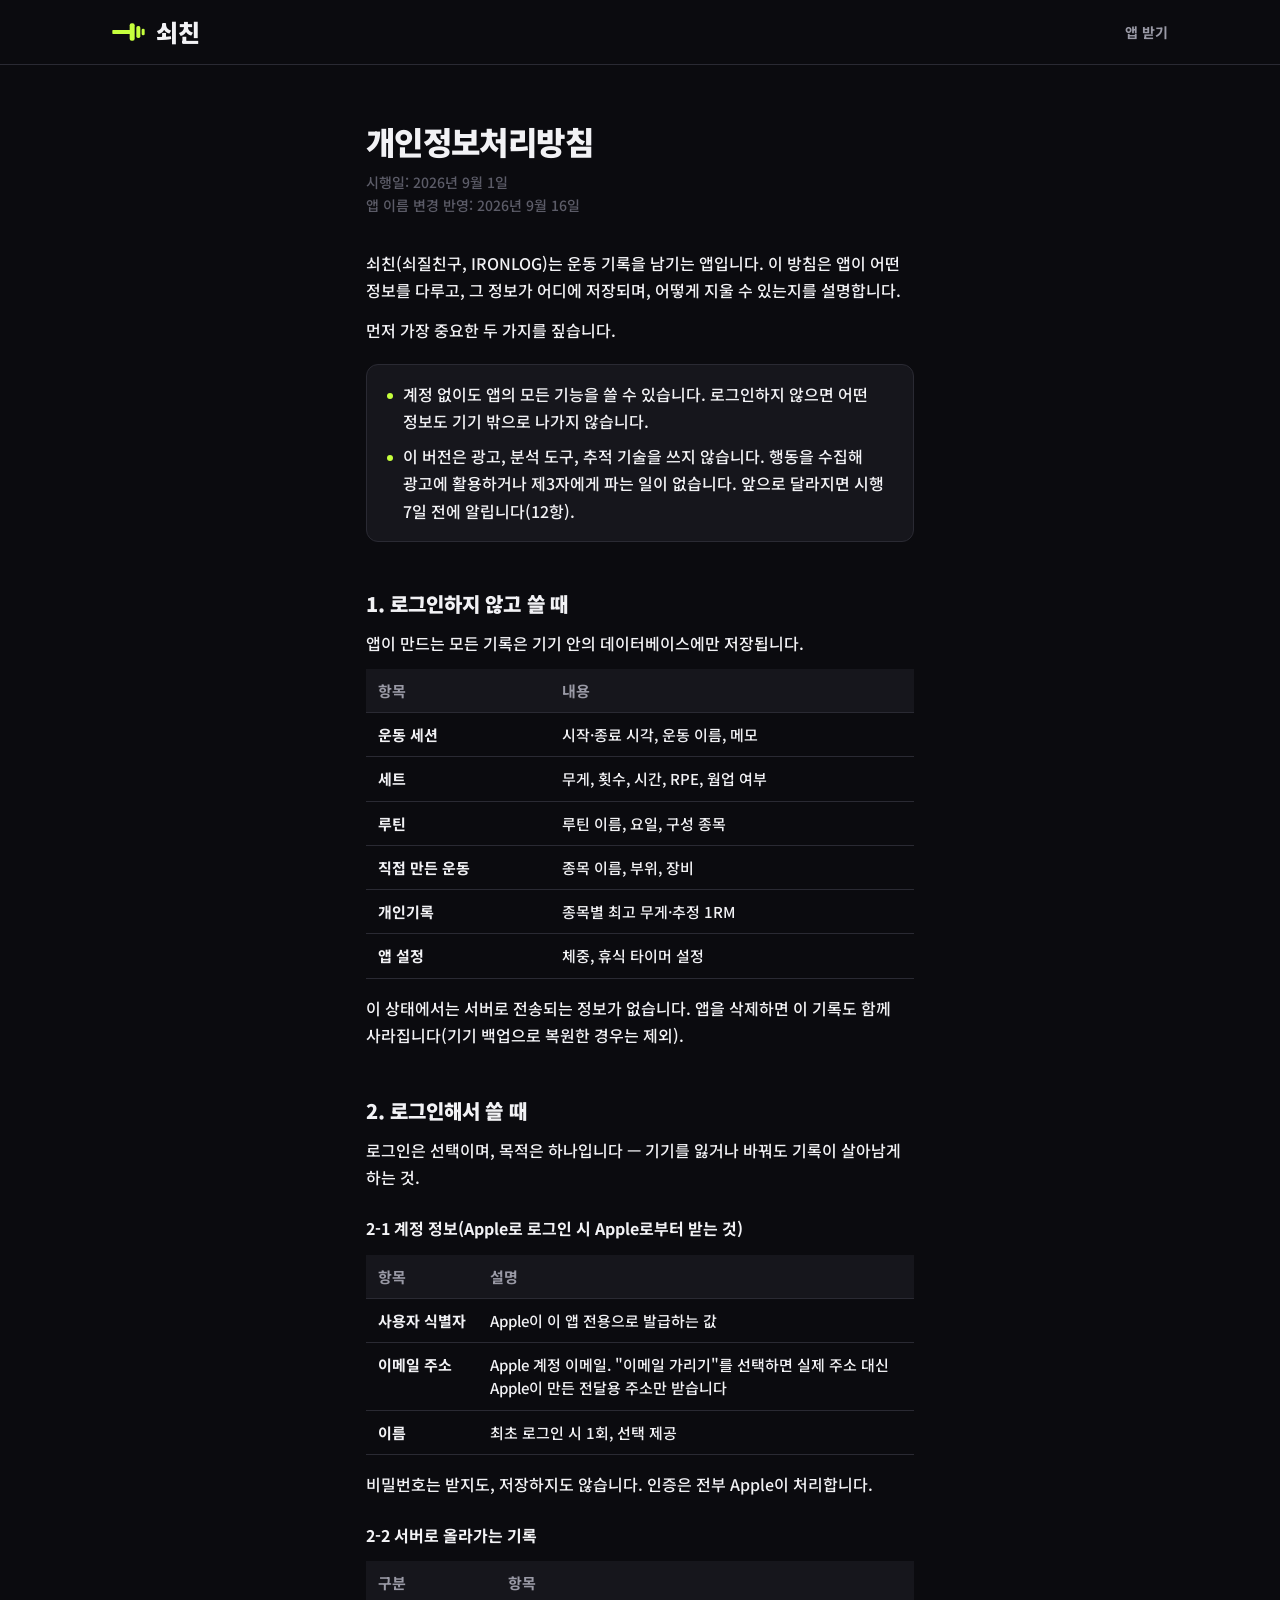
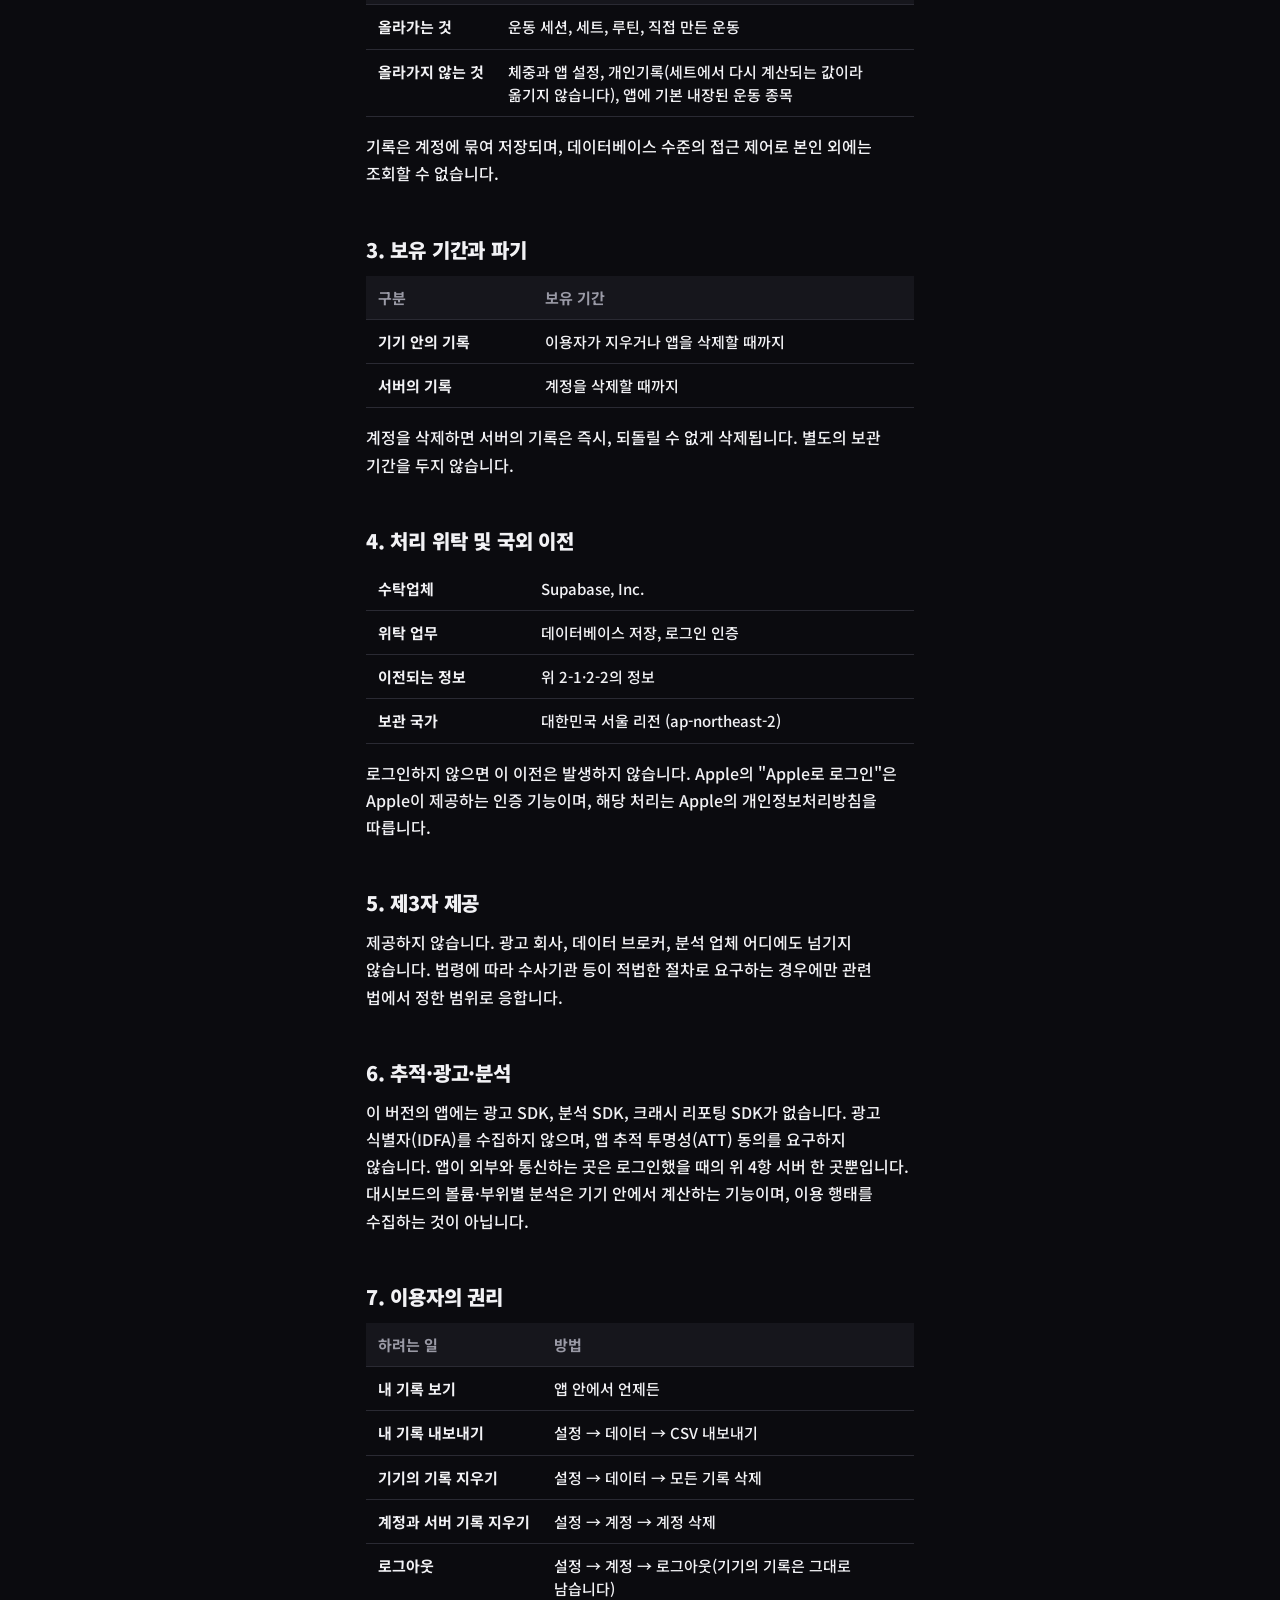
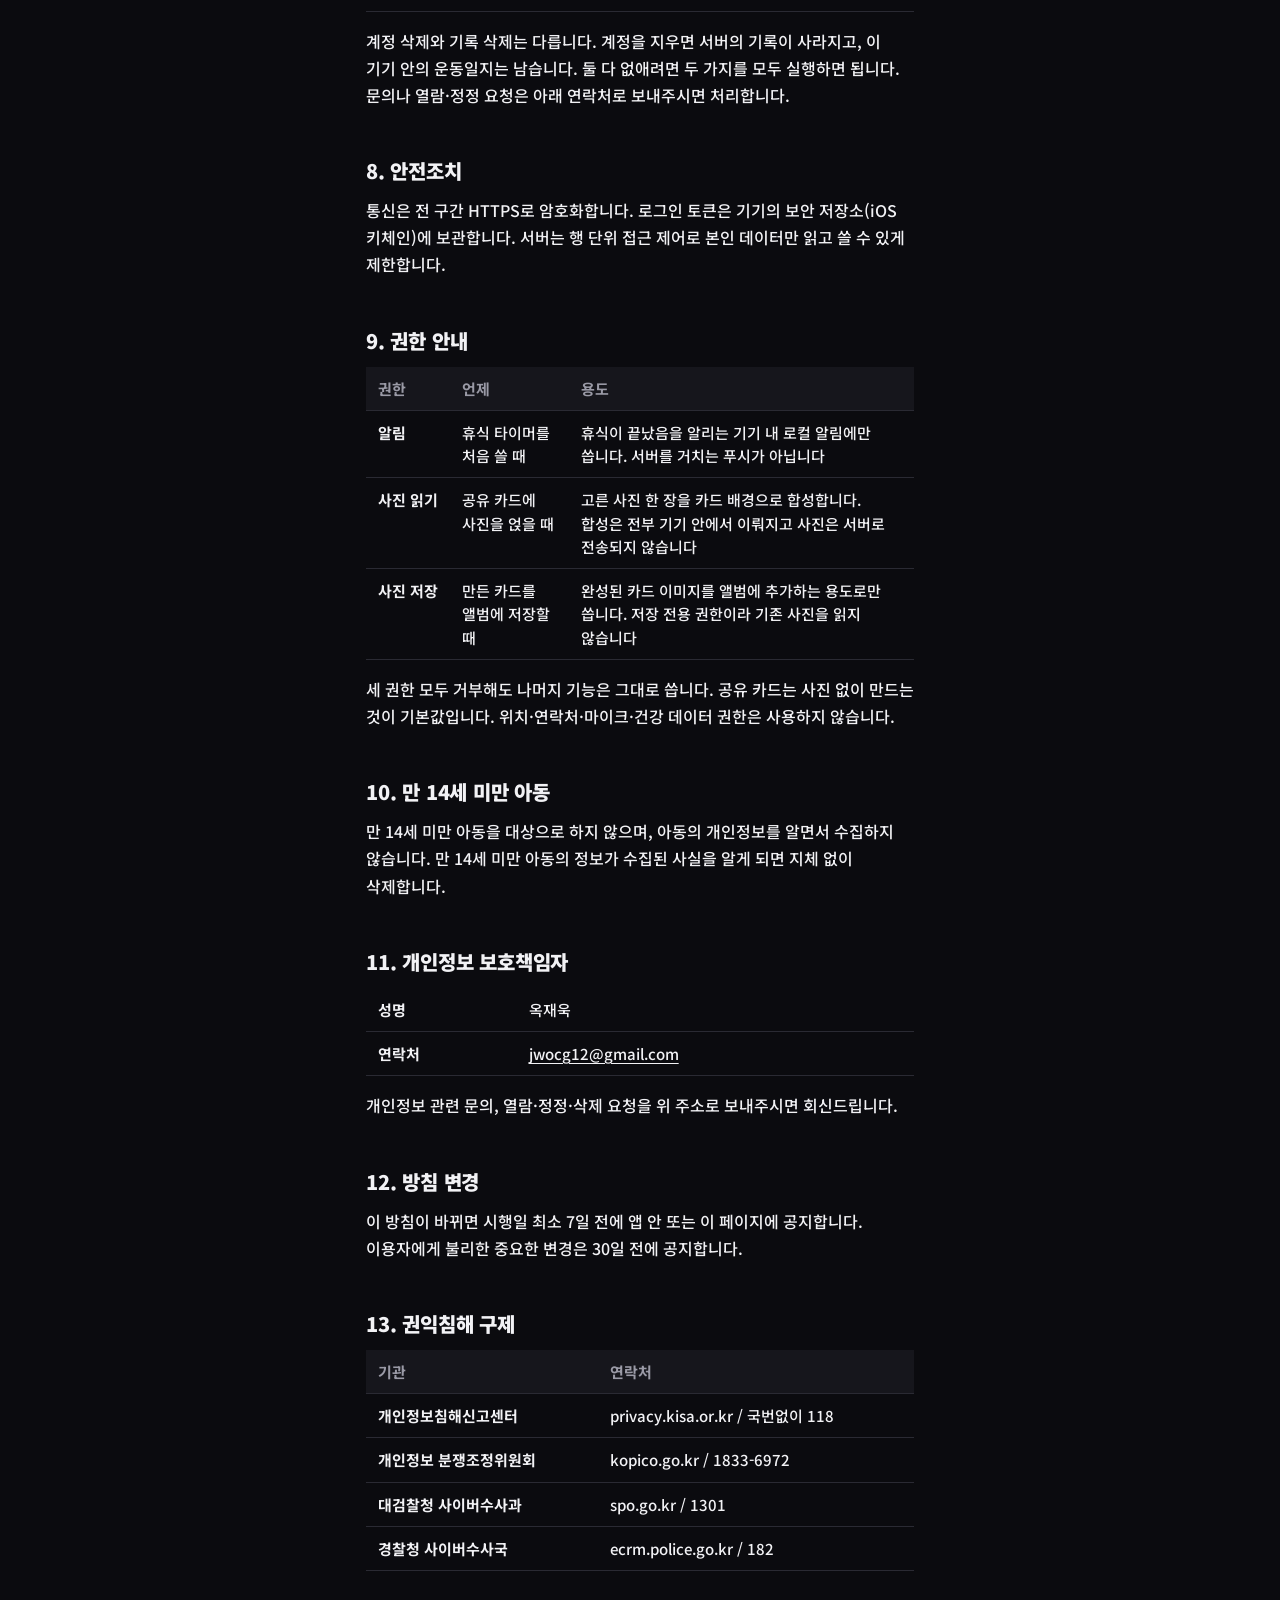
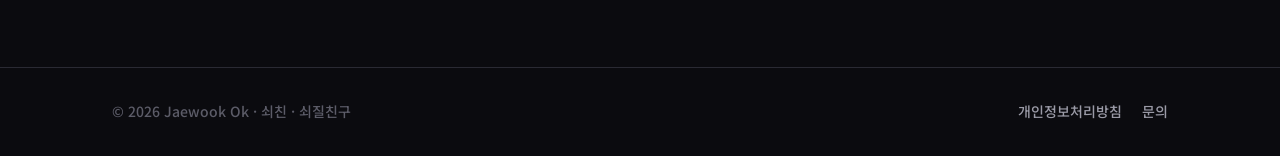
==== privacy.html @ 235b76bf "쇠친 마케팅 사이트 v3" ====
<!DOCTYPE html>
<html lang="ko">
<head>
  <meta charset="utf-8">
  <meta name="viewport" content="width=device-width, initial-scale=1">
  <title>개인정보처리방침 — 쇠친</title>
  <meta name="description" content="쇠친(쇠질친구, IRONLOG) 개인정보처리방침. 계정 없이 모든 기능을 쓸 수 있고, 로그인하지 않으면 어떤 정보도 기기 밖으로 나가지 않습니다.">
  <meta name="theme-color" content="#0B0B0F">
  <meta name="robots" content="index, follow">
  <link rel="icon" type="image/png" sizes="512x512" href="assets/icon-512.png">
  <link rel="apple-touch-icon" sizes="180x180" href="assets/apple-touch-icon.png">
  <meta property="og:type" content="article">
  <meta property="og:site_name" content="쇠친 · 쇠질친구">
  <meta property="og:title" content="개인정보처리방침 — 쇠친">
  <meta property="og:description" content="계정 없이 모든 기능을 쓸 수 있고, 로그인하지 않으면 어떤 정보도 기기 밖으로 나가지 않습니다.">
  <meta property="og:image" content="https://joyglobal-ux.github.io/ironpal-site/assets/og.png">
  <meta property="og:locale" content="ko_KR">
  <link rel="preconnect" href="https://fonts.googleapis.com">
  <link rel="preconnect" href="https://fonts.gstatic.com" crossorigin>
  <link href="https://fonts.googleapis.com/css2?family=Chakra+Petch:wght@700&family=Noto+Sans+KR:wght@500;700;900&display=swap" rel="stylesheet">
  <link rel="stylesheet" href="styles.css">
</head>
<body>

  <header class="site-header">
    <div class="wrap">
      <a class="wordmark" href="./" aria-label="쇠친 홈"><svg class="mark" viewBox="0 0 100 60" width="34" height="20" aria-hidden="true"><rect x="0" y="24" width="56" height="12" rx="2"/><rect x="52" y="4" width="15" height="52" rx="6"/><rect x="72" y="12" width="12" height="36" rx="5"/><rect x="88" y="20" width="9" height="20" rx="4"/></svg>쇠친</a>
      <nav><a href="./#download">앱 받기</a></nav>
    </div>
  </header>

  <main class="doc">
    <h1>개인정보처리방침</h1>
    <p class="meta">
      <span>시행일: 2026년 9월 1일</span>
      <span>앱 이름 변경 반영: 2026년 9월 16일</span>
    </p>

    <p>쇠친(쇠질친구, IRONLOG)는 운동 기록을 남기는 앱입니다. 이 방침은 앱이 어떤 정보를 다루고, 그 정보가 어디에 저장되며, 어떻게 지울 수 있는지를 설명합니다.</p>
    <p>먼저 가장 중요한 두 가지를 짚습니다.</p>
    <ul class="key">
      <li>계정 없이도 앱의 모든 기능을 쓸 수 있습니다. 로그인하지 않으면 어떤 정보도 기기 밖으로 나가지 않습니다.</li>
      <li>이 버전은 광고, 분석 도구, 추적 기술을 쓰지 않습니다. 행동을 수집해 광고에 활용하거나 제3자에게 파는 일이 없습니다. 앞으로 달라지면 시행 7일 전에 알립니다(12항).</li>
    </ul>

    <h2 id="s1">1. 로그인하지 않고 쓸 때</h2>
    <p>앱이 만드는 모든 기록은 기기 안의 데이터베이스에만 저장됩니다.</p>
    <div class="table-wrap">
      <table>
        <thead><tr><th>항목</th><th>내용</th></tr></thead>
        <tbody>
          <tr><td>운동 세션</td><td>시작·종료 시각, 운동 이름, 메모</td></tr>
          <tr><td>세트</td><td>무게, 횟수, 시간, RPE, 웜업 여부</td></tr>
          <tr><td>루틴</td><td>루틴 이름, 요일, 구성 종목</td></tr>
          <tr><td>직접 만든 운동</td><td>종목 이름, 부위, 장비</td></tr>
          <tr><td>개인기록</td><td>종목별 최고 무게·추정 1RM</td></tr>
          <tr><td>앱 설정</td><td>체중, 휴식 타이머 설정</td></tr>
        </tbody>
      </table>
    </div>
    <p>이 상태에서는 서버로 전송되는 정보가 없습니다. 앱을 삭제하면 이 기록도 함께 사라집니다(기기 백업으로 복원한 경우는 제외).</p>

    <h2 id="s2">2. 로그인해서 쓸 때</h2>
    <p>로그인은 선택이며, 목적은 하나입니다 — 기기를 잃거나 바꿔도 기록이 살아남게 하는 것.</p>

    <h3>2-1 계정 정보(Apple로 로그인 시 Apple로부터 받는 것)</h3>
    <div class="table-wrap">
      <table>
        <thead><tr><th>항목</th><th>설명</th></tr></thead>
        <tbody>
          <tr><td>사용자 식별자</td><td>Apple이 이 앱 전용으로 발급하는 값</td></tr>
          <tr><td>이메일 주소</td><td>Apple 계정 이메일. "이메일 가리기"를 선택하면 실제 주소 대신 Apple이 만든 전달용 주소만 받습니다</td></tr>
          <tr><td>이름</td><td>최초 로그인 시 1회, 선택 제공</td></tr>
        </tbody>
      </table>
    </div>
    <p>비밀번호는 받지도, 저장하지도 않습니다. 인증은 전부 Apple이 처리합니다.</p>

    <h3>2-2 서버로 올라가는 기록</h3>
    <div class="table-wrap">
      <table>
        <thead><tr><th>구분</th><th>항목</th></tr></thead>
        <tbody>
          <tr><td>올라가는 것</td><td>운동 세션, 세트, 루틴, 직접 만든 운동</td></tr>
          <tr><td>올라가지 않는 것</td><td>체중과 앱 설정, 개인기록(세트에서 다시 계산되는 값이라 옮기지 않습니다), 앱에 기본 내장된 운동 종목</td></tr>
        </tbody>
      </table>
    </div>
    <p>기록은 계정에 묶여 저장되며, 데이터베이스 수준의 접근 제어로 본인 외에는 조회할 수 없습니다.</p>

    <h2 id="s3">3. 보유 기간과 파기</h2>
    <div class="table-wrap">
      <table>
        <thead><tr><th>구분</th><th>보유 기간</th></tr></thead>
        <tbody>
          <tr><td>기기 안의 기록</td><td>이용자가 지우거나 앱을 삭제할 때까지</td></tr>
          <tr><td>서버의 기록</td><td>계정을 삭제할 때까지</td></tr>
        </tbody>
      </table>
    </div>
    <p>계정을 삭제하면 서버의 기록은 즉시, 되돌릴 수 없게 삭제됩니다. 별도의 보관 기간을 두지 않습니다.</p>

    <h2 id="s4">4. 처리 위탁 및 국외 이전</h2>
    <div class="table-wrap">
      <table>
        <tbody>
          <tr><td>수탁업체</td><td>Supabase, Inc.</td></tr>
          <tr><td>위탁 업무</td><td>데이터베이스 저장, 로그인 인증</td></tr>
          <tr><td>이전되는 정보</td><td>위 2-1·2-2의 정보</td></tr>
          <tr><td>보관 국가</td><td>대한민국 서울 리전 (ap-northeast-2)</td></tr>
        </tbody>
      </table>
    </div>
    <p>로그인하지 않으면 이 이전은 발생하지 않습니다. Apple의 "Apple로 로그인"은 Apple이 제공하는 인증 기능이며, 해당 처리는 Apple의 개인정보처리방침을 따릅니다.</p>

    <h2 id="s5">5. 제3자 제공</h2>
    <p>제공하지 않습니다. 광고 회사, 데이터 브로커, 분석 업체 어디에도 넘기지 않습니다. 법령에 따라 수사기관 등이 적법한 절차로 요구하는 경우에만 관련 법에서 정한 범위로 응합니다.</p>

    <h2 id="s6">6. 추적·광고·분석</h2>
    <p>이 버전의 앱에는 광고 SDK, 분석 SDK, 크래시 리포팅 SDK가 없습니다. 광고 식별자(IDFA)를 수집하지 않으며, 앱 추적 투명성(ATT) 동의를 요구하지 않습니다. 앱이 외부와 통신하는 곳은 로그인했을 때의 위 4항 서버 한 곳뿐입니다. 대시보드의 볼륨·부위별 분석은 기기 안에서 계산하는 기능이며, 이용 행태를 수집하는 것이 아닙니다.</p>

    <h2 id="s7">7. 이용자의 권리</h2>
    <div class="table-wrap">
      <table>
        <thead><tr><th>하려는 일</th><th>방법</th></tr></thead>
        <tbody>
          <tr><td>내 기록 보기</td><td>앱 안에서 언제든</td></tr>
          <tr><td>내 기록 내보내기</td><td>설정 → 데이터 → CSV 내보내기</td></tr>
          <tr><td>기기의 기록 지우기</td><td>설정 → 데이터 → 모든 기록 삭제</td></tr>
          <tr><td>계정과 서버 기록 지우기</td><td>설정 → 계정 → 계정 삭제</td></tr>
          <tr><td>로그아웃</td><td>설정 → 계정 → 로그아웃(기기의 기록은 그대로 남습니다)</td></tr>
        </tbody>
      </table>
    </div>
    <p>계정 삭제와 기록 삭제는 다릅니다. 계정을 지우면 서버의 기록이 사라지고, 이 기기 안의 운동일지는 남습니다. 둘 다 없애려면 두 가지를 모두 실행하면 됩니다. 문의나 열람·정정 요청은 아래 연락처로 보내주시면 처리합니다.</p>

    <h2 id="s8">8. 안전조치</h2>
    <p>통신은 전 구간 HTTPS로 암호화합니다. 로그인 토큰은 기기의 보안 저장소(iOS 키체인)에 보관합니다. 서버는 행 단위 접근 제어로 본인 데이터만 읽고 쓸 수 있게 제한합니다.</p>

    <h2 id="s9">9. 권한 안내</h2>
    <div class="table-wrap">
      <table class="stack">
        <thead><tr><th>권한</th><th>언제</th><th>용도</th></tr></thead>
        <tbody>
          <tr><td data-label="권한">알림</td><td data-label="언제">휴식 타이머를 처음 쓸 때</td><td data-label="용도">휴식이 끝났음을 알리는 기기 내 로컬 알림에만 씁니다. 서버를 거치는 푸시가 아닙니다</td></tr>
          <tr><td data-label="권한">사진 읽기</td><td data-label="언제">공유 카드에 사진을 얹을 때</td><td data-label="용도">고른 사진 한 장을 카드 배경으로 합성합니다. 합성은 전부 기기 안에서 이뤄지고 사진은 서버로 전송되지 않습니다</td></tr>
          <tr><td data-label="권한">사진 저장</td><td data-label="언제">만든 카드를 앨범에 저장할 때</td><td data-label="용도">완성된 카드 이미지를 앨범에 추가하는 용도로만 씁니다. 저장 전용 권한이라 기존 사진을 읽지 않습니다</td></tr>
        </tbody>
      </table>
    </div>
    <p>세 권한 모두 거부해도 나머지 기능은 그대로 씁니다. 공유 카드는 사진 없이 만드는 것이 기본값입니다. 위치·연락처·마이크·건강 데이터 권한은 사용하지 않습니다.</p>

    <h2 id="s10">10. 만 14세 미만 아동</h2>
    <p>만 14세 미만 아동을 대상으로 하지 않으며, 아동의 개인정보를 알면서 수집하지 않습니다. 만 14세 미만 아동의 정보가 수집된 사실을 알게 되면 지체 없이 삭제합니다.</p>

    <h2 id="s11">11. 개인정보 보호책임자</h2>
    <div class="table-wrap">
      <table>
        <tbody>
          <tr><td>성명</td><td>옥재욱</td></tr>
          <tr><td>연락처</td><td><a href="mailto:jwocg12@gmail.com">jwocg12@gmail.com</a></td></tr>
        </tbody>
      </table>
    </div>
    <p>개인정보 관련 문의, 열람·정정·삭제 요청을 위 주소로 보내주시면 회신드립니다.</p>

    <h2 id="s12">12. 방침 변경</h2>
    <p>이 방침이 바뀌면 시행일 최소 7일 전에 앱 안 또는 이 페이지에 공지합니다. 이용자에게 불리한 중요한 변경은 30일 전에 공지합니다.</p>

    <h2 id="s13">13. 권익침해 구제</h2>
    <div class="table-wrap">
      <table>
        <thead><tr><th>기관</th><th>연락처</th></tr></thead>
        <tbody>
          <tr><td>개인정보침해신고센터</td><td>privacy.kisa.or.kr / 국번없이 118</td></tr>
          <tr><td>개인정보 분쟁조정위원회</td><td>kopico.go.kr / 1833-6972</td></tr>
          <tr><td>대검찰청 사이버수사과</td><td>spo.go.kr / 1301</td></tr>
          <tr><td>경찰청 사이버수사국</td><td>ecrm.police.go.kr / 182</td></tr>
        </tbody>
      </table>
    </div>
  </main>

  <footer class="site-footer">
    <div class="wrap">
      <p>© 2026 Jaewook Ok · 쇠친 · 쇠질친구</p>
      <nav>
        <a href="privacy.html">개인정보처리방침</a>
        <a href="mailto:jwocg12@gmail.com">문의</a>
      </nav>
    </div>
  </footer>

</body>
</html>
---- styles.css ----
/* 쇠친 — 마케팅 사이트. 다크 테마 하나만 (의도). */

:root {
  --bg: #0B0B0F;
  --surface: #16161C;
  --border: #2A2A33;
  --text: #F2F2F5;
  --muted: #9A9AA6;
  --faint: #5C5C68;
  --lime: #C6FF3D;
  --sans: "Noto Sans KR", -apple-system, BlinkMacSystemFont, "Apple SD Gothic Neo", "Malgun Gothic", sans-serif;
  --display: "Black Han Sans", var(--sans);
  --num: "Chakra Petch", "SF Mono", Menlo, monospace;
  --wrap: 1120px;
  --gutter: 20px;
}

* { box-sizing: border-box; }

html { color-scheme: dark; -webkit-text-size-adjust: 100%; scroll-behavior: smooth; }

body {
  margin: 0;
  background: var(--bg);
  color: var(--text);
  font-family: var(--sans);
  font-weight: 500;
  font-size: 16px;
  line-height: 1.7;
  word-break: keep-all;
  overflow-wrap: anywhere;
}

img { max-width: 100%; height: auto; display: block; }
a { color: inherit; text-decoration: none; }
a:hover { text-decoration: underline; text-underline-offset: 0.2em; }
h1, h2, h3, h4, p, ul, ol, dl, figure { margin: 0; }
ul, ol { padding: 0; list-style: none; }
strong { font-weight: 700; }
.num { font-family: var(--num); font-weight: 700; letter-spacing: 0.02em; }

.wrap {
  max-width: var(--wrap);
  margin: 0 auto;
  padding-inline: var(--gutter);
}

/* 헤더 */
.site-header {
  border-bottom: 1px solid var(--border);
}
.site-header .wrap {
  display: flex;
  align-items: center;
  justify-content: space-between;
  height: 64px;
}
.wordmark {
  font-weight: 900;
  font-size: 24px;
  letter-spacing: -0.02em;
  line-height: 1;
}
.wordmark:hover { text-decoration: none; }
.wordmark .ac { color: var(--lime); }
.site-header nav a {
  font-size: 14px;
  font-weight: 700;
  color: var(--muted);
}
.site-header nav a:hover { color: var(--text); }

/* 공통 섹션 */
section { padding-block: 72px; }
section + section { border-top: 1px solid var(--border); }
.section-title {
  font-size: 28px;
  font-weight: 900;
  letter-spacing: -0.02em;
  line-height: 1.3;
  margin-bottom: 32px;
}
.note {
  margin-top: 14px;
  font-size: 13px;
  color: var(--faint);
}

/* 헤드라인 (Black Han Sans) */
.hero h1,
.pitch h2,
#maker h2,
#download h2 {
  font-family: var(--display);
  font-weight: 400;
  letter-spacing: -0.01em;
  line-height: 1.12;
}

/* 히어로 */
.hero { padding-block: 64px 72px; }
.hero h1 {
  font-size: clamp(48px, 13vw, 104px);
  line-height: 1.05;
}
.hero .sub {
  margin-top: 24px;
  font-size: 18px;
  font-weight: 700;
  color: var(--muted);
  max-width: 30ch;
}
.hero .sub .num { font-size: 19px; color: var(--text); }
.cta-row {
  display: flex;
  flex-wrap: wrap;
  gap: 12px;
  margin-top: 32px;
}
.btn {
  display: inline-flex;
  align-items: center;
  justify-content: center;
  height: 52px;
  padding-inline: 22px;
  border-radius: 12px;
  font-weight: 700;
  font-size: 16px;
  border: 1px solid var(--border);
  background: var(--surface);
  color: var(--text);
  white-space: nowrap;
}
.btn:hover { text-decoration: none; border-color: var(--muted); }
.btn-primary {
  background: var(--lime);
  border-color: var(--lime);
  color: #0B0B0F;
}
.btn-primary:hover { border-color: var(--lime); filter: brightness(1.05); }

/* 스크린샷 프레임: 화면마다 여백이 달라도 틀은 같게 */
.frame {
  aspect-ratio: 1290 / 2796;
  width: 100%;
  overflow: hidden;
  border-radius: 18px;
  border: 1px solid var(--border);
  background: var(--surface);
}
.frame img {
  width: 100%;
  height: 100%;
  object-fit: cover;
  object-position: top;
}
.frames {
  display: grid;
  grid-template-columns: repeat(2, minmax(0, 1fr));
  gap: 12px;
  align-items: start;
}

/* 메시지 섹션 */
.pitch .wrap {
  display: grid;
  grid-template-columns: 1fr;
  gap: 36px;
  align-items: start;
}
.pitch h2 { font-size: clamp(34px, 8.5vw, 60px); }
.pitch .proof {
  margin-top: 20px;
  font-size: 18px;
  font-weight: 700;
  line-height: 1.6;
  max-width: 30ch;
}
.pitch .proof .num { color: var(--lime); }
.pitch .facts {
  margin-top: 16px;
  font-size: 15px;
  color: var(--muted);
  max-width: 36ch;
}

/* 만든 사람 */
#maker h2 { font-size: clamp(30px, 7.4vw, 56px); max-width: 22ch; }
.maker-body {
  margin-top: 24px;
  max-width: 44ch;
  font-size: 17px;
  color: var(--muted);
}
.maker-body p + p { margin-top: 12px; }
.maker-body .num { color: var(--text); }

/* 다운로드 */
#download .wrap {
  display: grid;
  grid-template-columns: 1fr;
  gap: 36px;
  align-items: center;
}
#download h2 { font-size: clamp(40px, 10vw, 72px); }
.store-row {
  display: grid;
  grid-template-columns: 1fr;
  gap: 12px;
  margin-top: 28px;
  max-width: 480px;
}
.store {
  display: flex;
  flex-direction: column;
  justify-content: center;
  height: 72px;
  padding-inline: 24px;
  border-radius: 16px;
  border: 1px solid var(--border);
  background: var(--surface);
  line-height: 1.2;
  white-space: nowrap;
}
.store:hover { text-decoration: none; border-color: var(--muted); }
.store-primary { background: var(--lime); border-color: var(--lime); color: #0B0B0F; }
.store-primary:hover { border-color: var(--lime); filter: brightness(1.05); }
.store-k { font-size: 12px; font-weight: 700; opacity: 0.75; }
.store-n { font-size: 24px; font-weight: 900; letter-spacing: -0.01em; }
.download-frame { width: min(260px, 66vw); margin: 0 auto; }

/* FAQ */
.faq details {
  border-top: 1px solid var(--border);
}
.faq details:last-child { border-bottom: 1px solid var(--border); }
.faq summary {
  list-style: none;
  cursor: pointer;
  padding-block: 18px;
  font-weight: 700;
  font-size: 17px;
  display: flex;
  justify-content: space-between;
  gap: 16px;
  align-items: center;
}
.faq summary::-webkit-details-marker { display: none; }
.faq summary::after {
  content: "+";
  font-family: var(--num);
  font-size: 20px;
  color: var(--faint);
  flex: none;
  line-height: 1;
}
.faq details[open] summary::after { content: "−"; }
.faq details p {
  color: var(--muted);
  padding-bottom: 20px;
  max-width: 64ch;
}

/* 푸터 */
.site-footer {
  border-top: 1px solid var(--border);
  padding-block: 32px;
  font-size: 14px;
  color: var(--faint);
}
.site-footer .wrap {
  display: flex;
  flex-wrap: wrap;
  justify-content: space-between;
  gap: 12px 24px;
}
.site-footer nav { display: flex; gap: 20px; }
.site-footer a { color: var(--muted); }
.site-footer a:hover { color: var(--text); }

/* 개인정보처리방침 */
.doc {
  max-width: 68ch;
  margin: 0 auto;
  padding: 56px var(--gutter) 80px;
}
.doc h1 {
  font-size: 32px;
  font-weight: 900;
  letter-spacing: -0.02em;
  line-height: 1.3;
  margin-bottom: 8px;
}
.doc .meta {
  color: var(--faint);
  font-size: 14px;
  margin-bottom: 32px;
}
.doc .meta span { display: block; }
.doc h2 {
  font-size: 20px;
  font-weight: 900;
  letter-spacing: -0.01em;
  margin: 48px 0 12px;
  line-height: 1.4;
}
.doc h3 {
  font-size: 16px;
  font-weight: 700;
  margin: 24px 0 8px;
}
.doc p { margin-bottom: 12px; }
.doc .key {
  padding: 16px 20px;
  background: var(--surface);
  border: 1px solid var(--border);
  border-radius: 12px;
  margin: 20px 0;
}
.doc .key li { padding-left: 16px; position: relative; }
.doc .key li + li { margin-top: 8px; }
.doc .key li::before {
  content: "";
  position: absolute;
  left: 0;
  top: 0.75em;
  width: 6px;
  height: 6px;
  border-radius: 50%;
  background: var(--lime);
}
.doc ul.plain li { padding-left: 16px; position: relative; }
.doc ul.plain li::before {
  content: "·";
  position: absolute;
  left: 2px;
  color: var(--faint);
}
.doc .table-wrap { overflow-x: auto; margin: 12px 0 16px; }
.doc table {
  width: 100%;
  border-collapse: collapse;
  font-size: 15px;
  line-height: 1.55;
}
.doc th, .doc td {
  text-align: left;
  vertical-align: top;
  padding: 10px 12px;
  border-bottom: 1px solid var(--border);
}
.doc th {
  font-weight: 700;
  color: var(--muted);
  background: var(--surface);
  white-space: nowrap;
}
.doc td:first-child { font-weight: 700; white-space: nowrap; }
.doc a { text-decoration: underline; text-underline-offset: 0.2em; }
.doc .contact { font-size: 15px; }

/* 좁은 화면: 3열 표는 행마다 세로로 쌓는다 */
@media (max-width: 640px) {
  .doc table.stack thead { display: none; }
  .doc table.stack tr { display: block; padding: 12px 0; border-bottom: 1px solid var(--border); }
  .doc table.stack td { display: block; padding: 2px 0; border: 0; white-space: normal; }
  .doc table.stack td::before {
    content: attr(data-label);
    display: block;
    font-size: 12px;
    font-weight: 700;
    color: var(--faint);
  }
  .doc table.stack td:first-child { font-size: 16px; }
  .doc table.stack td:first-child::before { display: none; }
  .doc table.stack td + td { margin-top: 6px; }
}

/* 데스크톱 */
@media (min-width: 820px) {
  :root { --gutter: 32px; }
  section { padding-block: 104px; }
  .section-title { font-size: 34px; margin-bottom: 40px; }

  .hero { padding-block: 112px 120px; }
  .hero h1 { font-size: clamp(88px, 9vw, 120px); }
  .hero .sub { font-size: 22px; margin-top: 28px; }
  .hero .sub .num { font-size: 23px; }

  .pitch .wrap {
    grid-template-columns: minmax(0, 1fr) 480px;
    gap: 56px;
    align-items: center;
  }
  .pitch h2 { font-size: 54px; }
  .pitch .proof { font-size: 21px; margin-top: 28px; }
  .pitch .facts { font-size: 16px; margin-top: 20px; }
  .frames { gap: 20px; }

  #maker h2 { font-size: 56px; max-width: none; }
  .maker-body { margin-top: 32px; font-size: 19px; }

  #download .wrap {
    grid-template-columns: minmax(0, 1fr) 300px;
    gap: 72px;
  }
  #download h2 { font-size: 80px; }
  .store-row { grid-template-columns: repeat(2, minmax(0, 1fr)); gap: 16px; max-width: 560px; margin-top: 36px; }
  .store { height: 84px; }
  .store-n { font-size: 28px; }
  .download-frame { width: 300px; margin: 0; }

  .faq { max-width: 760px; }
}

/* 로고 록업(brand 변형): 마크 라임 + 글자 흰색 */
.wordmark{display:inline-flex;align-items:center;gap:10px}
.wordmark .mark{fill:#C6FF3D;flex:none}
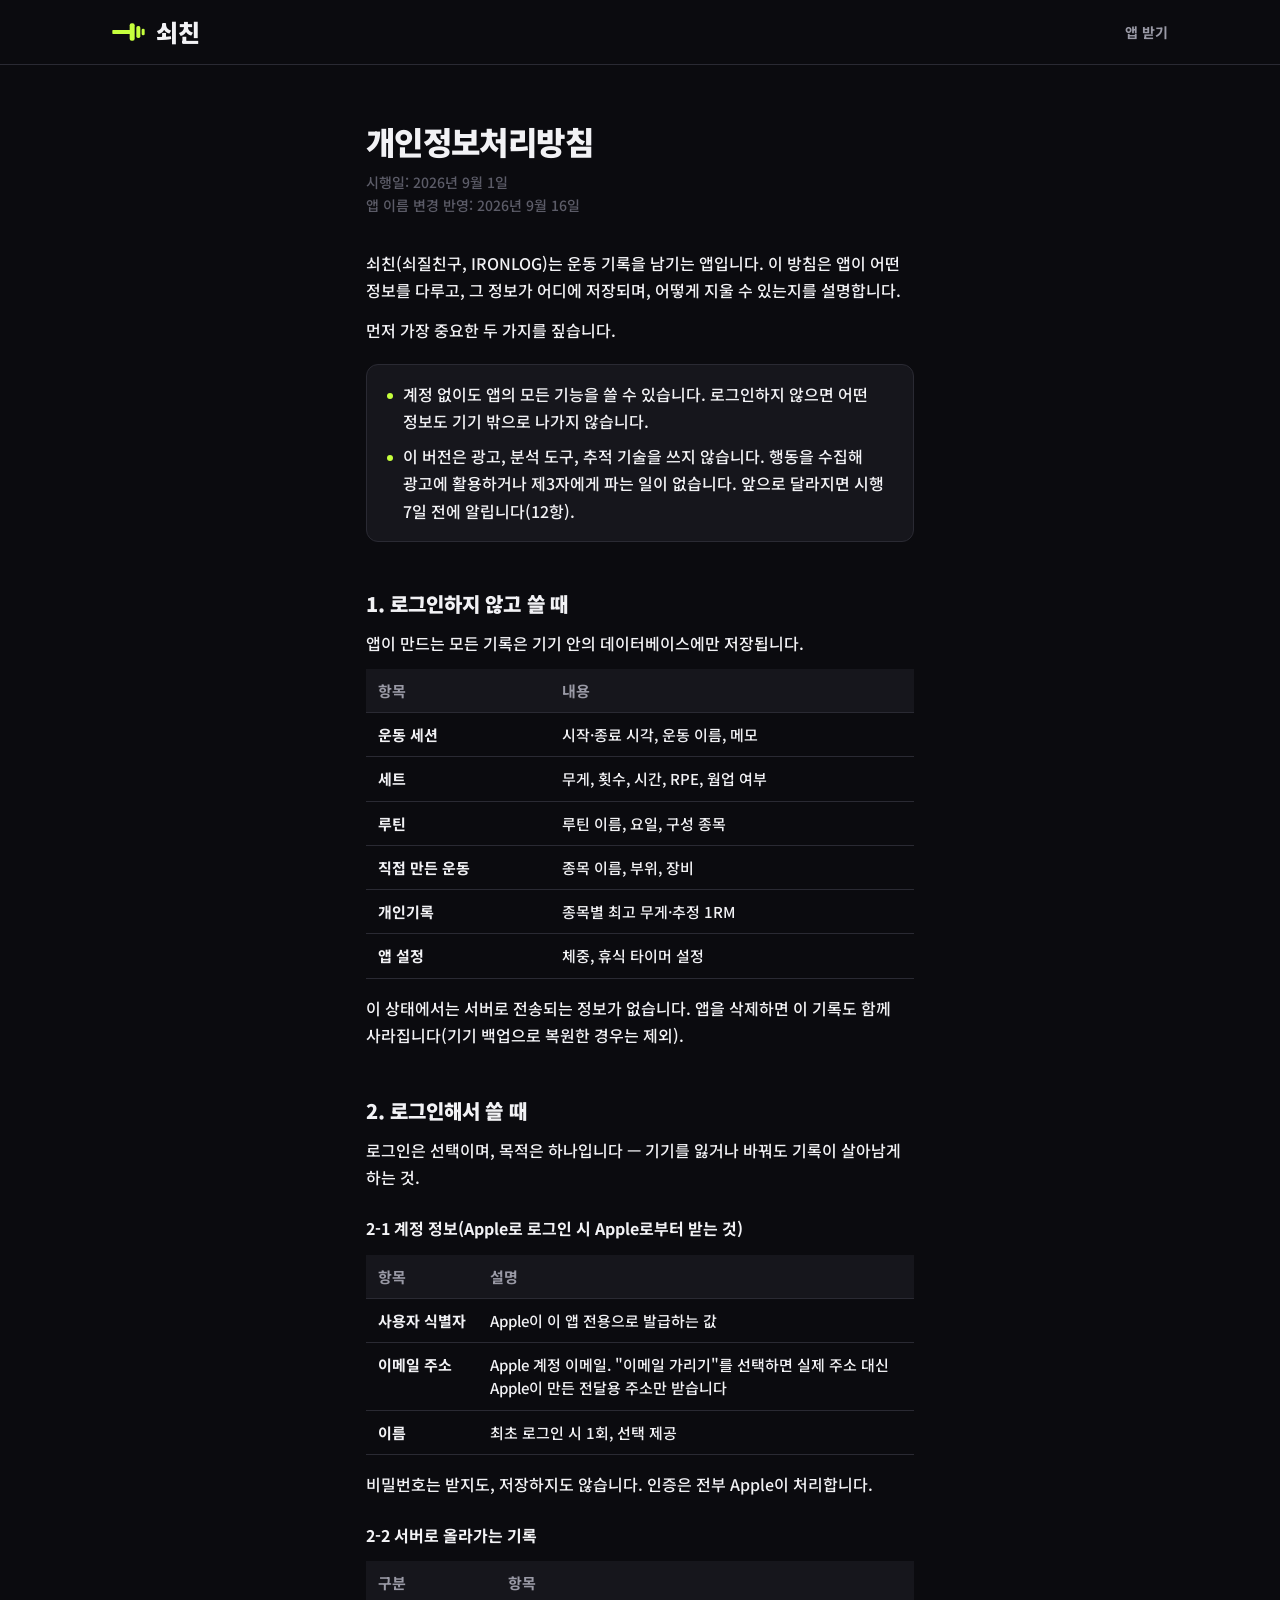
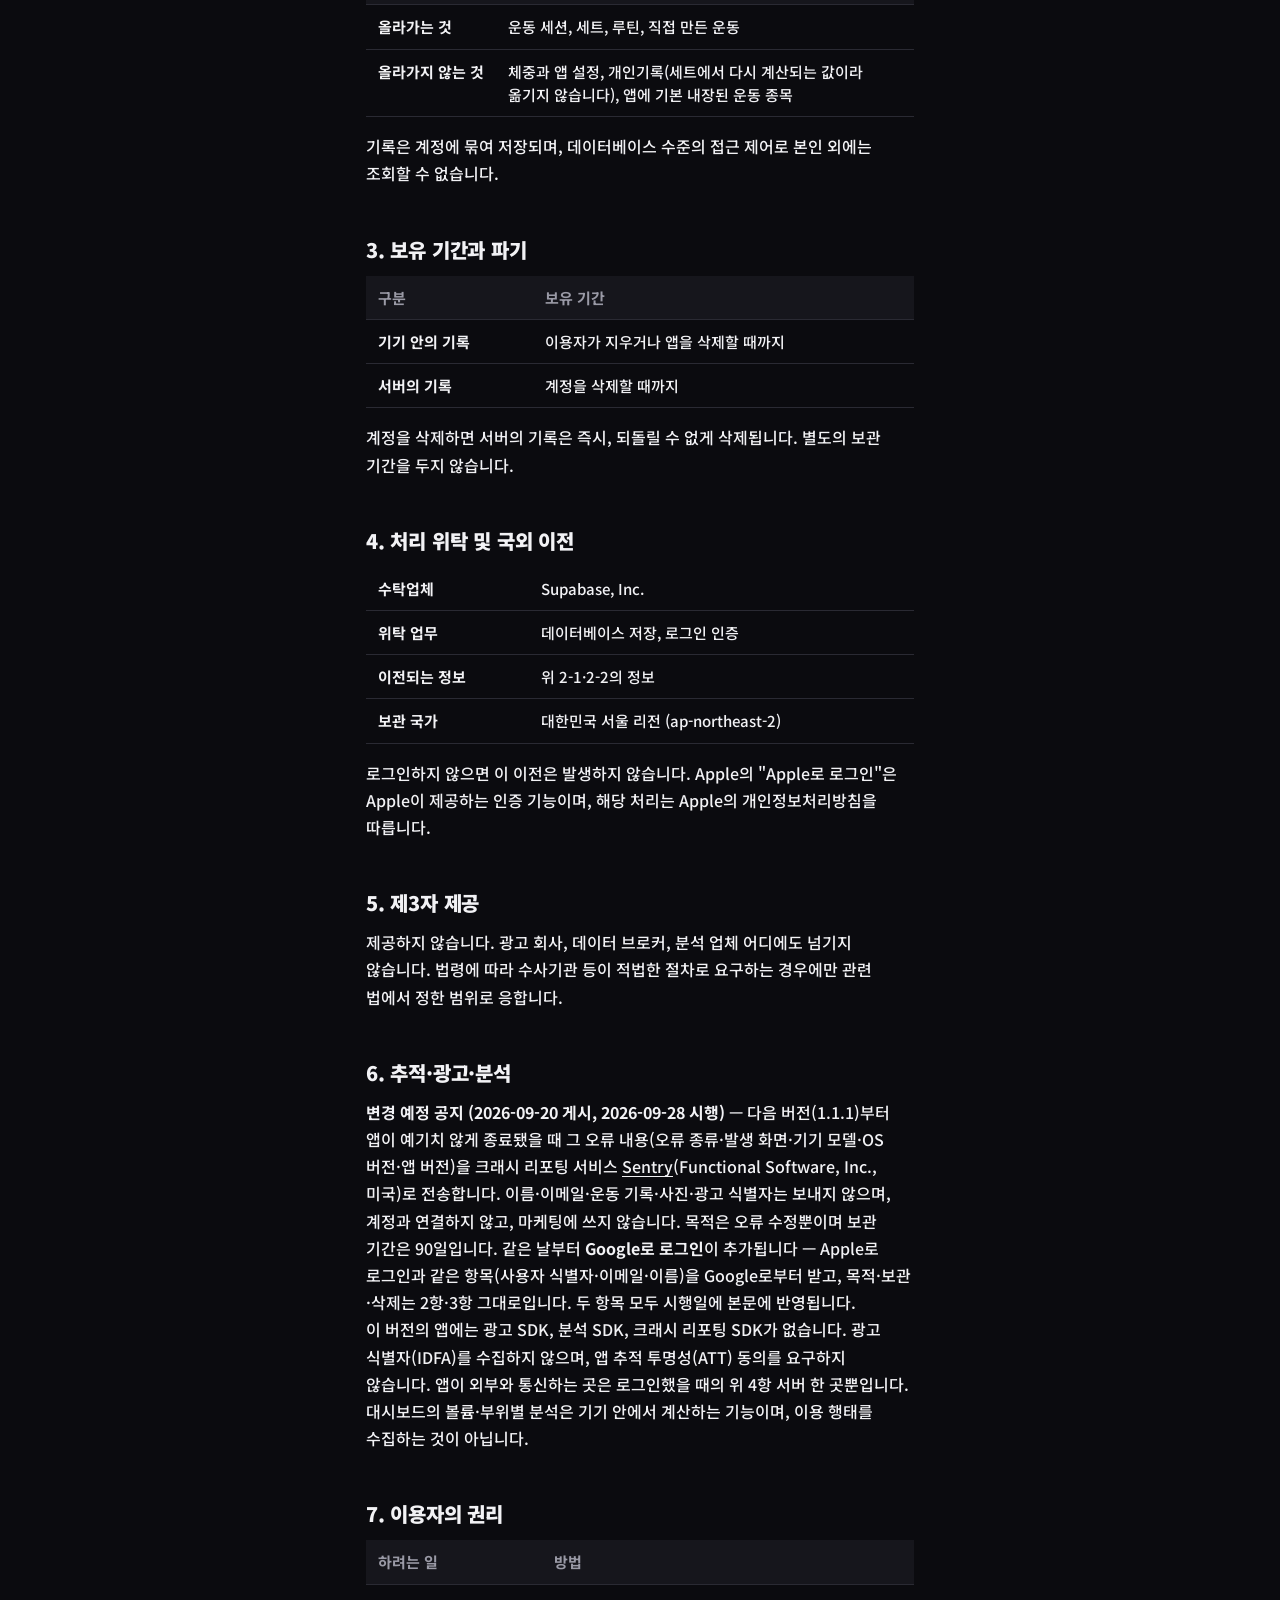
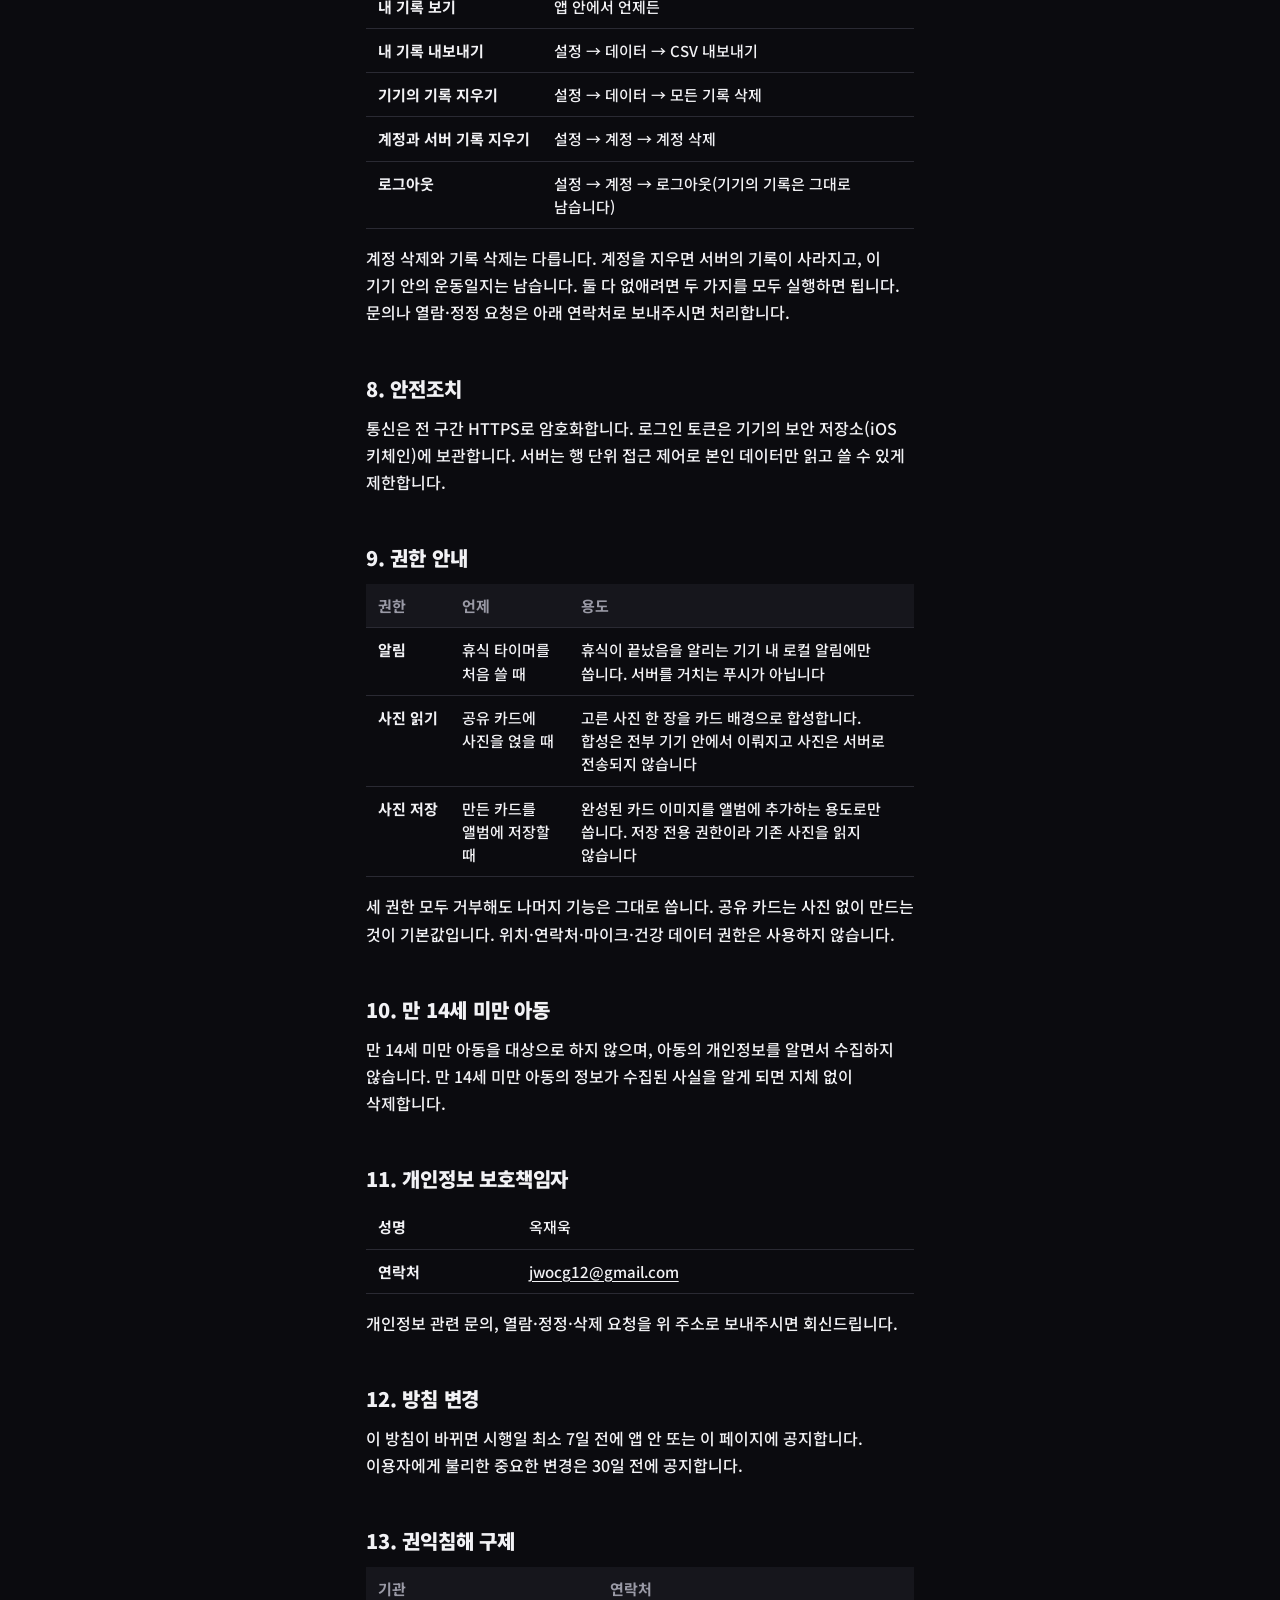
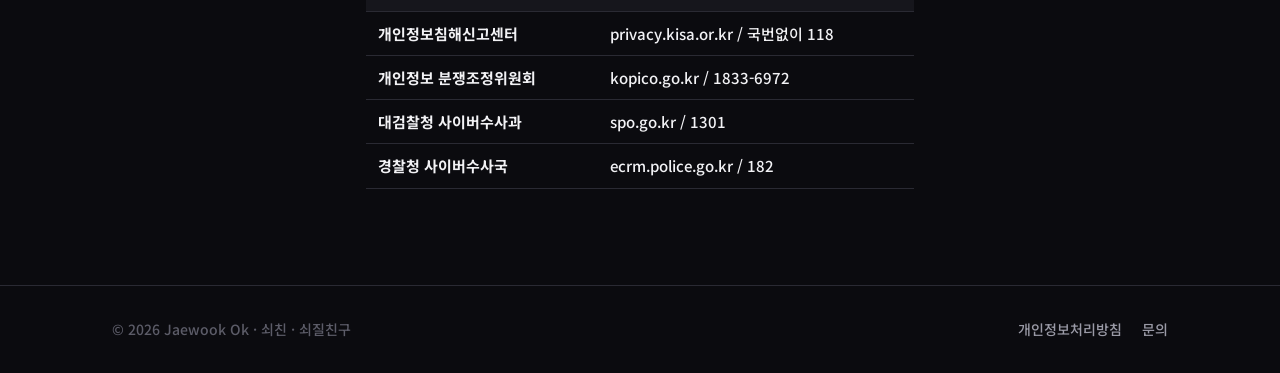
==== commit 6785615e: "site: 처리방침: 크래시 리포팅·Google 로그인 변경 예정 공지(9/28 시행)" ====
--- a/privacy.html
+++ b/privacy.html
@@ -13,7 +13,7 @@
   <meta property="og:site_name" content="쇠친 · 쇠질친구">
   <meta property="og:title" content="개인정보처리방침 — 쇠친">
   <meta property="og:description" content="계정 없이 모든 기능을 쓸 수 있고, 로그인하지 않으면 어떤 정보도 기기 밖으로 나가지 않습니다.">
-  <meta property="og:image" content="https://joyglobal-ux.github.io/ironpal-site/assets/og.png">
+  <meta property="og:image" content="https://ironpal.kr/assets/og.png">
   <meta property="og:locale" content="ko_KR">
   <link rel="preconnect" href="https://fonts.googleapis.com">
   <link rel="preconnect" href="https://fonts.gstatic.com" crossorigin>
@@ -117,6 +117,7 @@
     <p>제공하지 않습니다. 광고 회사, 데이터 브로커, 분석 업체 어디에도 넘기지 않습니다. 법령에 따라 수사기관 등이 적법한 절차로 요구하는 경우에만 관련 법에서 정한 범위로 응합니다.</p>
 
     <h2 id="s6">6. 추적·광고·분석</h2>
+    <div class="notice"><strong>변경 예정 공지 (2026-09-20 게시, 2026-09-28 시행)</strong> — 다음 버전(1.1.1)부터 앱이 예기치 않게 종료됐을 때 그 오류 내용(오류 종류·발생 화면·기기 모델·OS 버전·앱 버전)을 크래시 리포팅 서비스 <a href="https://sentry.io" rel="noopener">Sentry</a>(Functional Software, Inc., 미국)로 전송합니다. 이름·이메일·운동 기록·사진·광고 식별자는 보내지 않으며, 계정과 연결하지 않고, 마케팅에 쓰지 않습니다. 목적은 오류 수정뿐이며 보관 기간은 90일입니다. 같은 날부터 <strong>Google로 로그인</strong>이 추가됩니다 — Apple로 로그인과 같은 항목(사용자 식별자·이메일·이름)을 Google로부터 받고, 목적·보관·삭제는 2항·3항 그대로입니다. 두 항목 모두 시행일에 본문에 반영됩니다.</div>
     <p>이 버전의 앱에는 광고 SDK, 분석 SDK, 크래시 리포팅 SDK가 없습니다. 광고 식별자(IDFA)를 수집하지 않으며, 앱 추적 투명성(ATT) 동의를 요구하지 않습니다. 앱이 외부와 통신하는 곳은 로그인했을 때의 위 4항 서버 한 곳뿐입니다. 대시보드의 볼륨·부위별 분석은 기기 안에서 계산하는 기능이며, 이용 행태를 수집하는 것이 아닙니다.</p>
 
     <h2 id="s7">7. 이용자의 권리</h2>
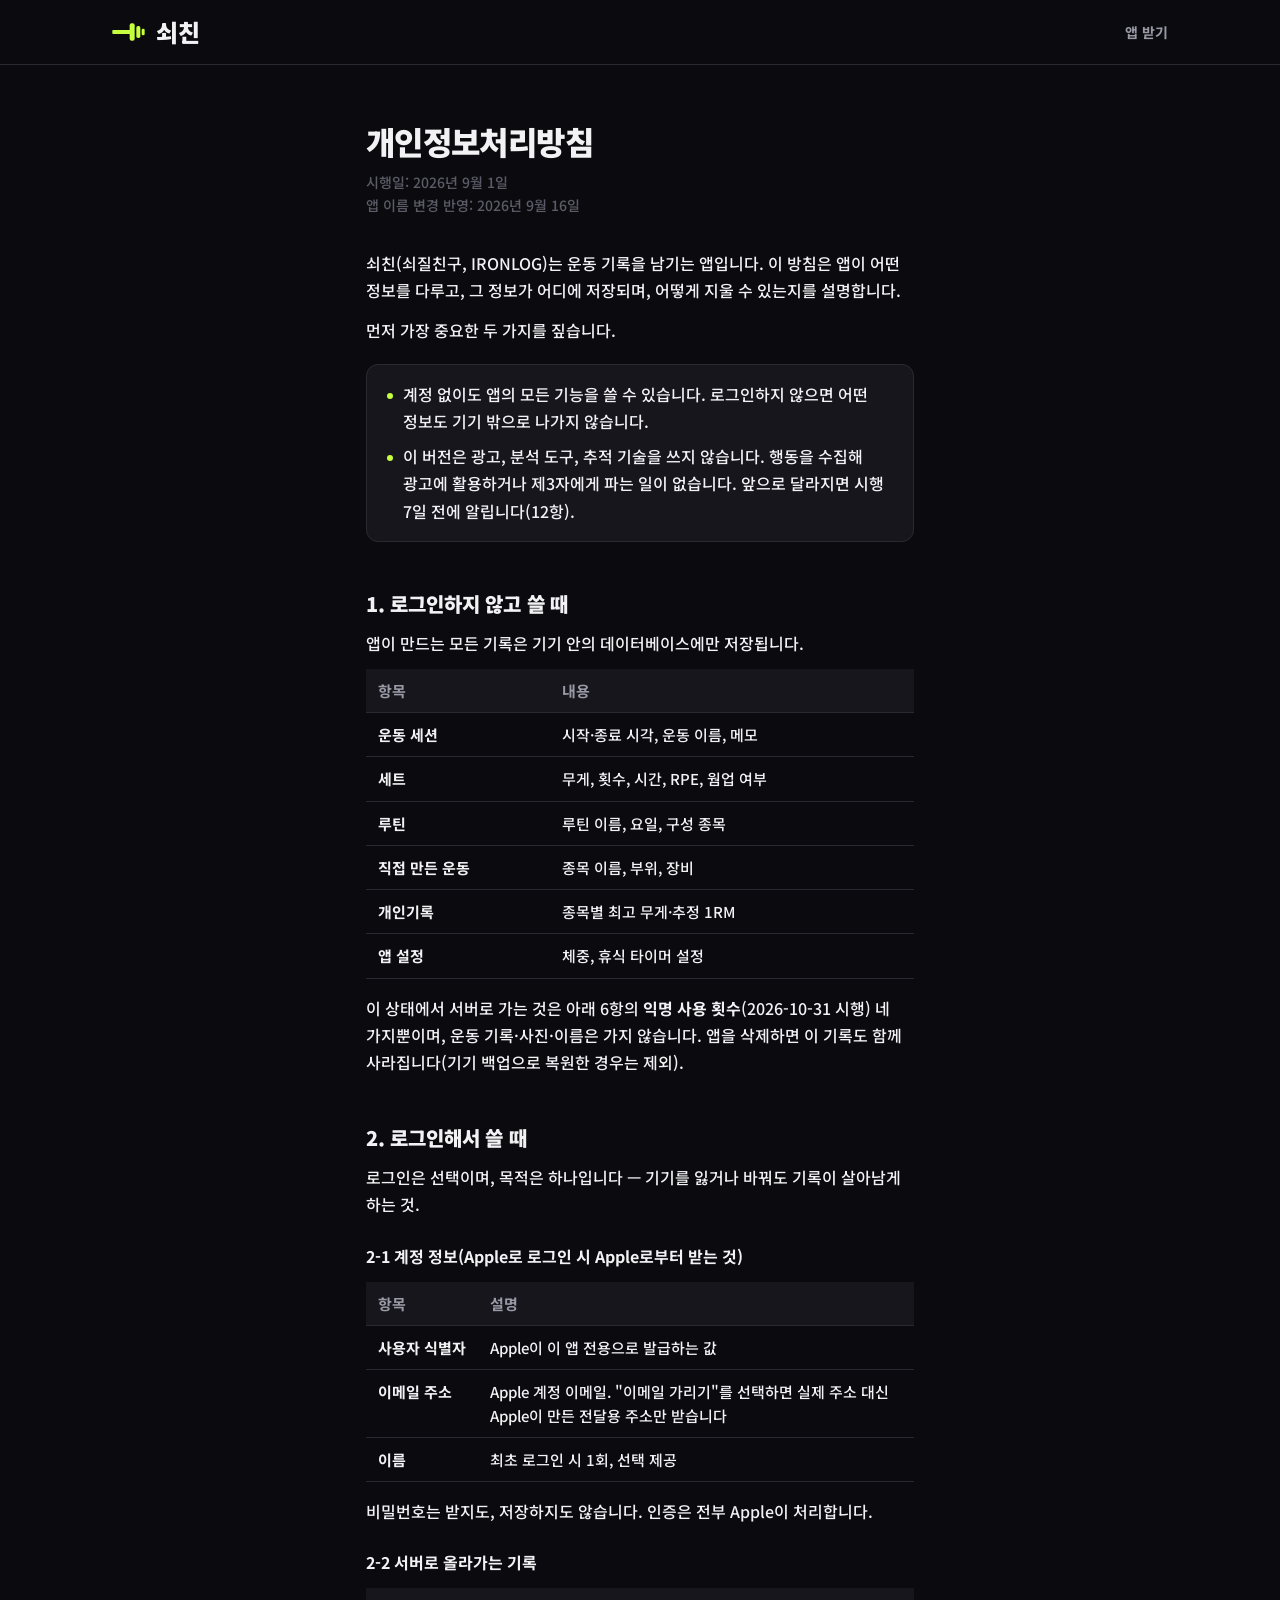
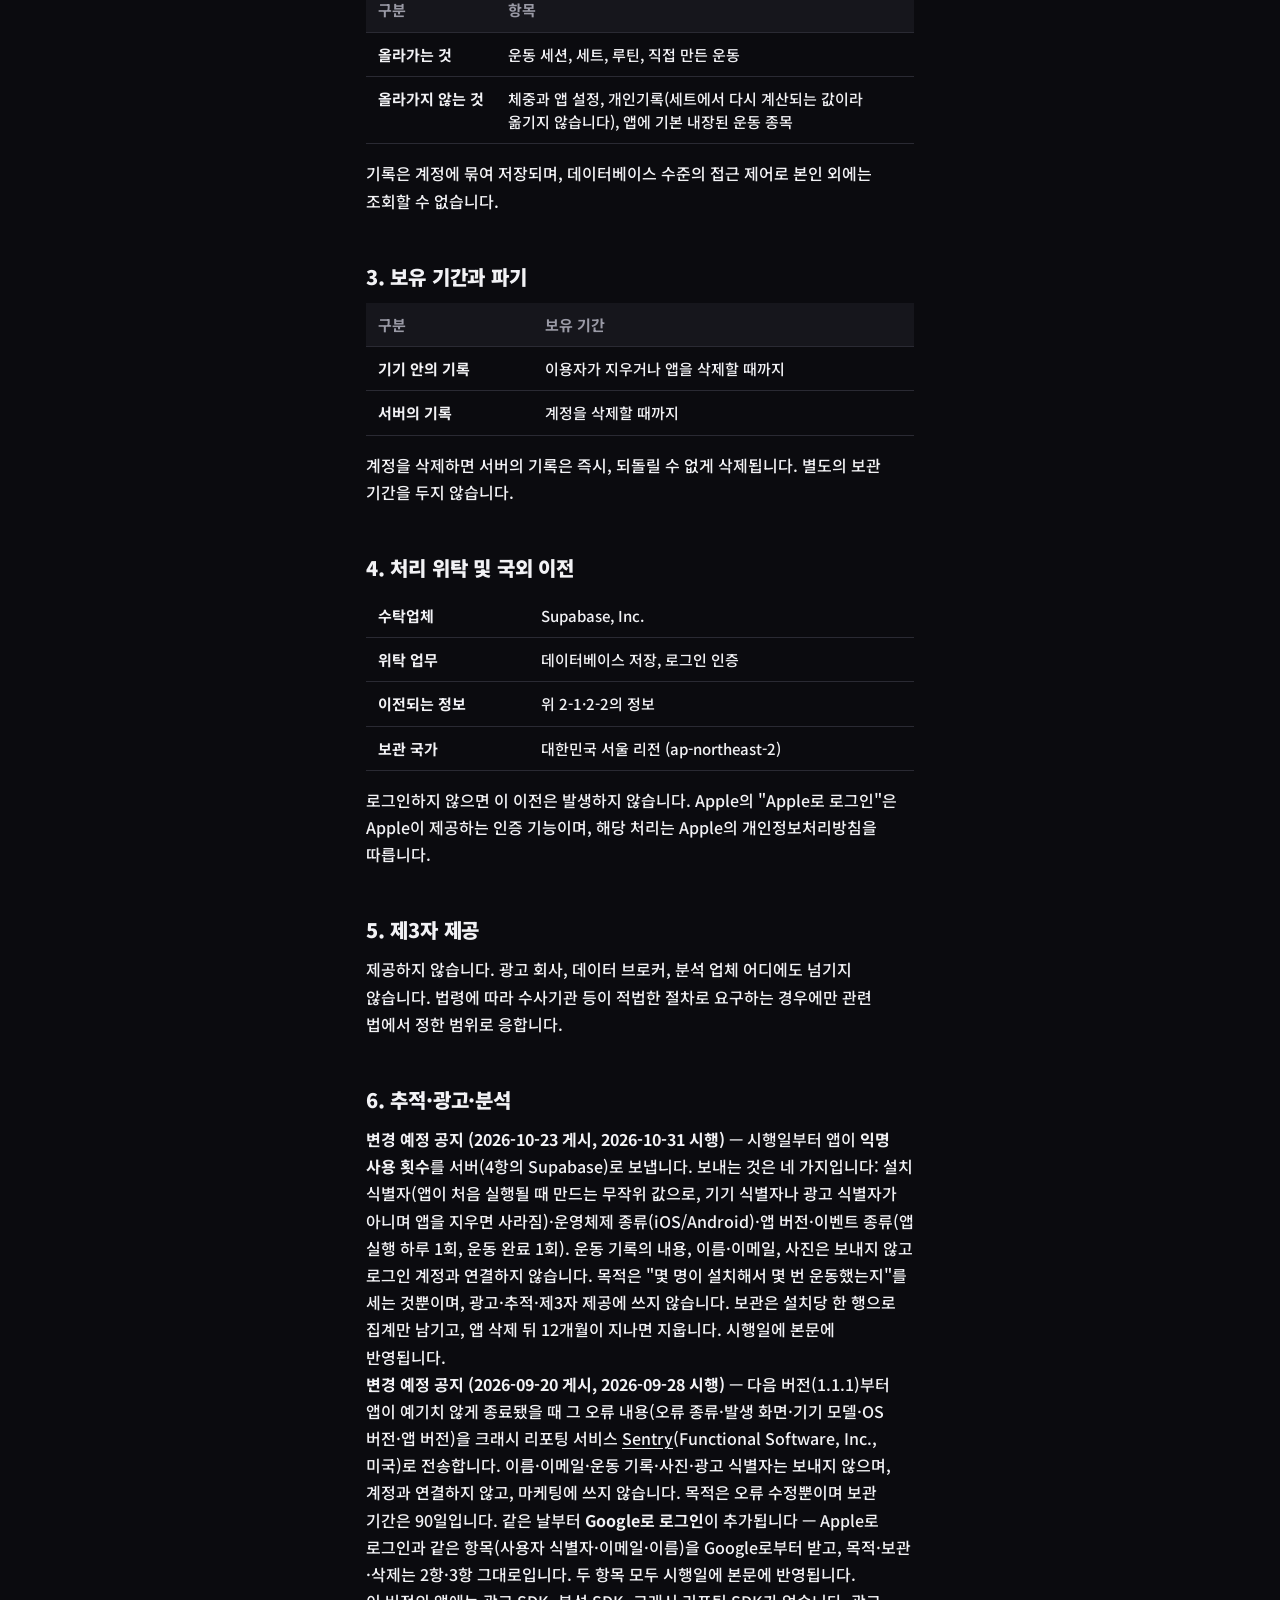
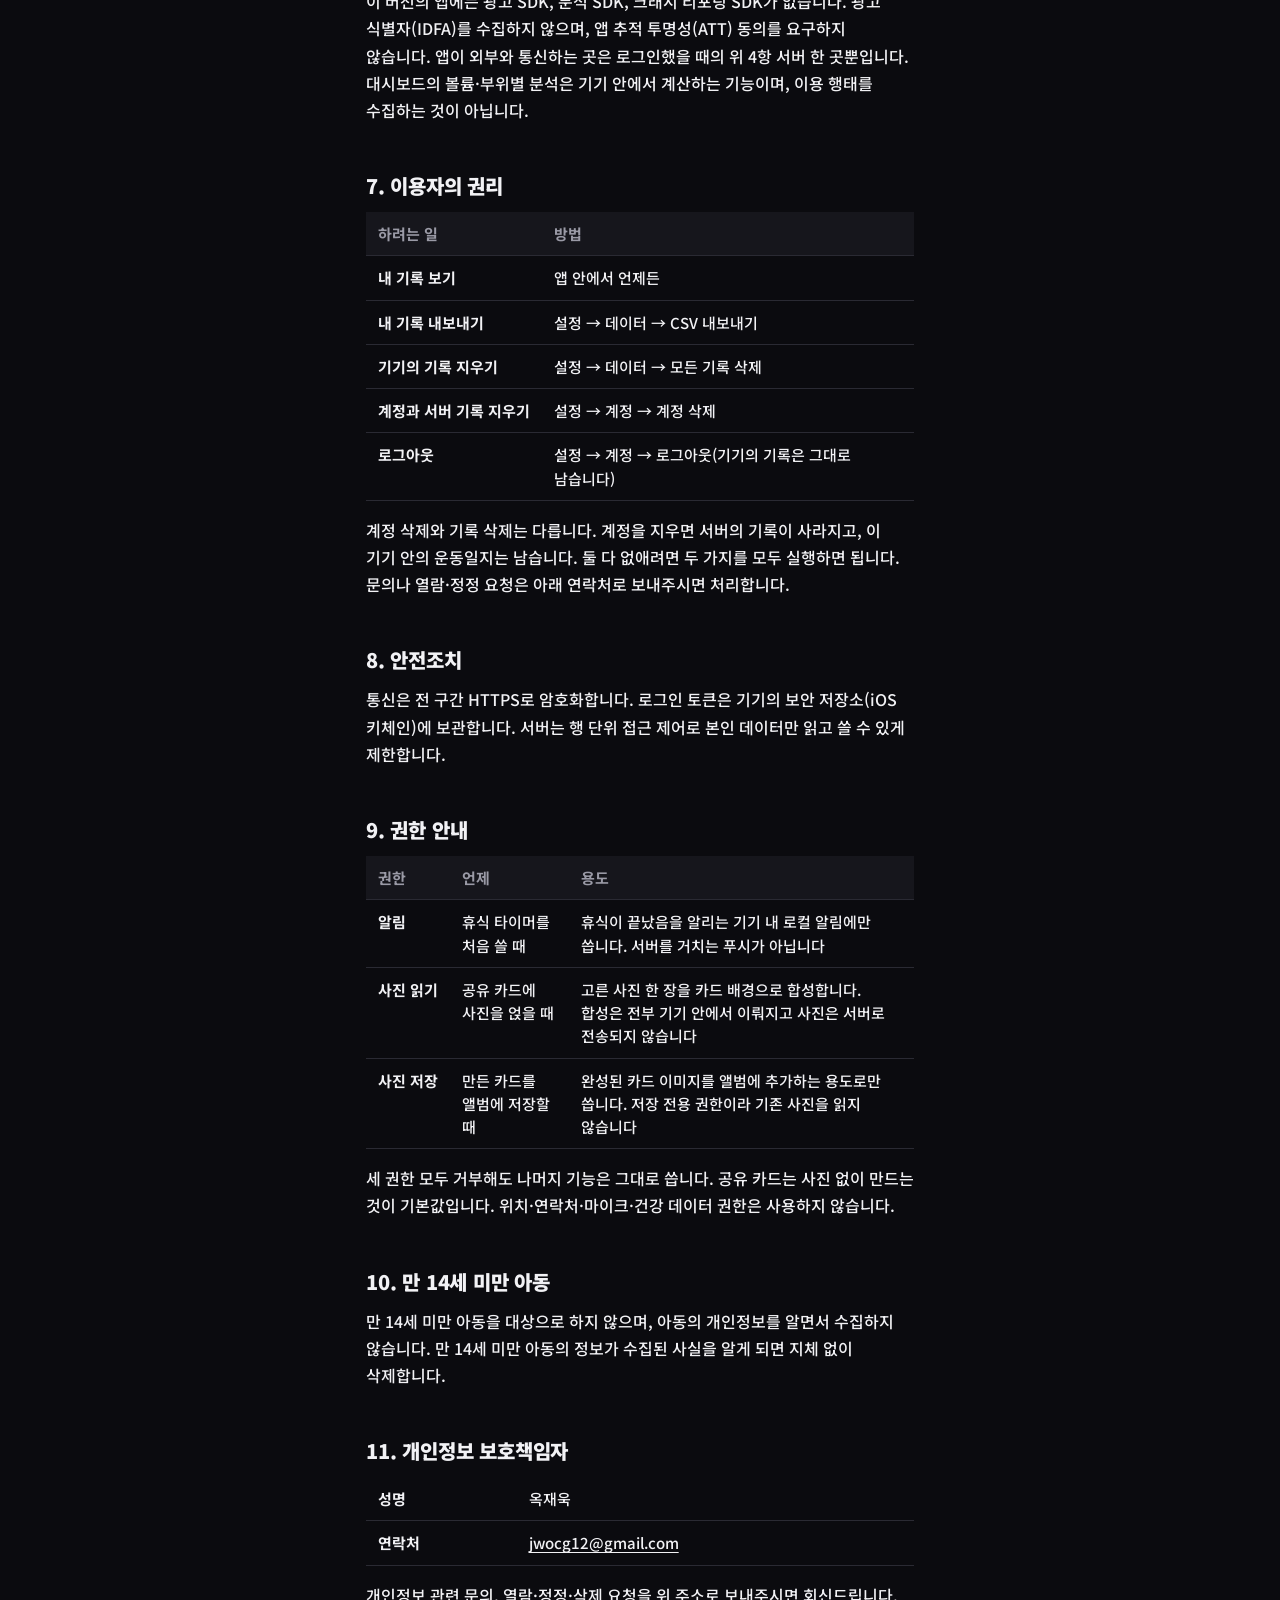
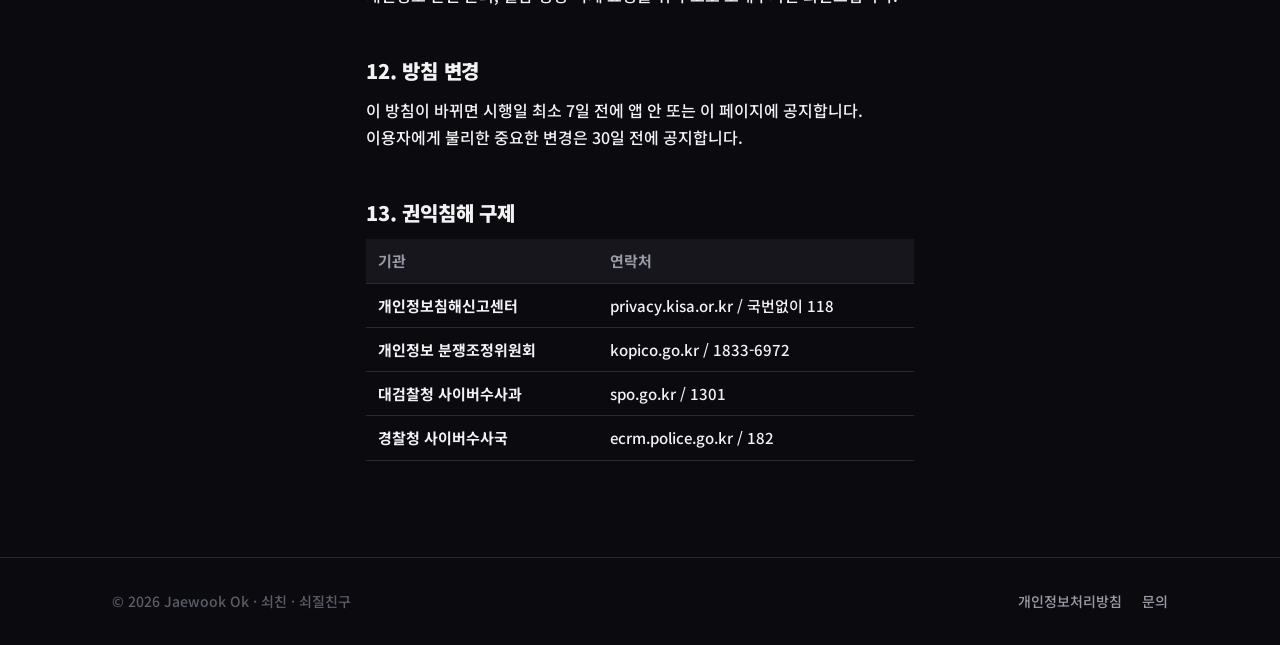
==== commit 4379c7bf: "site: 처리방침: 익명 사용 횟수 변경 예정 공지(10/31 시행)" ====
--- a/privacy.html
+++ b/privacy.html
@@ -58,7 +58,7 @@
         </tbody>
       </table>
     </div>
-    <p>이 상태에서는 서버로 전송되는 정보가 없습니다. 앱을 삭제하면 이 기록도 함께 사라집니다(기기 백업으로 복원한 경우는 제외).</p>
+    <p>이 상태에서 서버로 가는 것은 아래 6항의 <strong>익명 사용 횟수</strong>(2026-10-31 시행) 네 가지뿐이며, 운동 기록·사진·이름은 가지 않습니다. 앱을 삭제하면 이 기록도 함께 사라집니다(기기 백업으로 복원한 경우는 제외).</p>
 
     <h2 id="s2">2. 로그인해서 쓸 때</h2>
     <p>로그인은 선택이며, 목적은 하나입니다 — 기기를 잃거나 바꿔도 기록이 살아남게 하는 것.</p>
@@ -117,6 +117,7 @@
     <p>제공하지 않습니다. 광고 회사, 데이터 브로커, 분석 업체 어디에도 넘기지 않습니다. 법령에 따라 수사기관 등이 적법한 절차로 요구하는 경우에만 관련 법에서 정한 범위로 응합니다.</p>
 
     <h2 id="s6">6. 추적·광고·분석</h2>
+    <div class="notice"><strong>변경 예정 공지 (2026-10-23 게시, 2026-10-31 시행)</strong> — 시행일부터 앱이 <strong>익명 사용 횟수</strong>를 서버(4항의 Supabase)로 보냅니다. 보내는 것은 네 가지입니다: 설치 식별자(앱이 처음 실행될 때 만드는 무작위 값으로, 기기 식별자나 광고 식별자가 아니며 앱을 지우면 사라짐)·운영체제 종류(iOS/Android)·앱 버전·이벤트 종류(앱 실행 하루 1회, 운동 완료 1회). 운동 기록의 내용, 이름·이메일, 사진은 보내지 않고 로그인 계정과 연결하지 않습니다. 목적은 "몇 명이 설치해서 몇 번 운동했는지"를 세는 것뿐이며, 광고·추적·제3자 제공에 쓰지 않습니다. 보관은 설치당 한 행으로 집계만 남기고, 앱 삭제 뒤 12개월이 지나면 지웁니다. 시행일에 본문에 반영됩니다.</div>
     <div class="notice"><strong>변경 예정 공지 (2026-09-20 게시, 2026-09-28 시행)</strong> — 다음 버전(1.1.1)부터 앱이 예기치 않게 종료됐을 때 그 오류 내용(오류 종류·발생 화면·기기 모델·OS 버전·앱 버전)을 크래시 리포팅 서비스 <a href="https://sentry.io" rel="noopener">Sentry</a>(Functional Software, Inc., 미국)로 전송합니다. 이름·이메일·운동 기록·사진·광고 식별자는 보내지 않으며, 계정과 연결하지 않고, 마케팅에 쓰지 않습니다. 목적은 오류 수정뿐이며 보관 기간은 90일입니다. 같은 날부터 <strong>Google로 로그인</strong>이 추가됩니다 — Apple로 로그인과 같은 항목(사용자 식별자·이메일·이름)을 Google로부터 받고, 목적·보관·삭제는 2항·3항 그대로입니다. 두 항목 모두 시행일에 본문에 반영됩니다.</div>
     <p>이 버전의 앱에는 광고 SDK, 분석 SDK, 크래시 리포팅 SDK가 없습니다. 광고 식별자(IDFA)를 수집하지 않으며, 앱 추적 투명성(ATT) 동의를 요구하지 않습니다. 앱이 외부와 통신하는 곳은 로그인했을 때의 위 4항 서버 한 곳뿐입니다. 대시보드의 볼륨·부위별 분석은 기기 안에서 계산하는 기능이며, 이용 행태를 수집하는 것이 아닙니다.</p>
 
--- a/styles.css
+++ b/styles.css
@@ -117,27 +117,36 @@
   gap: 12px;
   margin-top: 32px;
 }
-.btn {
+/* 스토어 링크 공통: 히어로 버튼 4개/배지 모두 같은 표면·테두리·호버 */
+.store-link {
   display: inline-flex;
   align-items: center;
-  justify-content: center;
-  height: 52px;
-  padding-inline: 22px;
-  border-radius: 12px;
-  font-weight: 700;
-  font-size: 16px;
   border: 1px solid var(--border);
   background: var(--surface);
   color: var(--text);
   white-space: nowrap;
-}
-.btn:hover { text-decoration: none; border-color: var(--muted); }
-.btn-primary {
-  background: var(--lime);
-  border-color: var(--lime);
-  color: #0B0B0F;
-}
-.btn-primary:hover { border-color: var(--lime); filter: brightness(1.05); }
+  transition: background-color 120ms ease, border-color 120ms ease, transform 120ms ease;
+}
+.store-link:hover,
+.store-link:focus-visible {
+  text-decoration: none;
+  background: #1E1E26;
+  border-color: #3A3A44;
+  transform: translateY(-1px);
+}
+.store-link:focus-visible { outline: 2px solid var(--lime); outline-offset: 2px; }
+.store-mark { flex: none; width: 18px; height: 18px; }
+
+/* 히어로 버튼 */
+.store-btn {
+  justify-content: center;
+  gap: 10px;
+  height: 52px;
+  padding-inline: 22px;
+  border-radius: 14px;
+  font-weight: 700;
+  font-size: 16px;
+}
 
 /* 스크린샷 프레임: 화면마다 여백이 달라도 틀은 같게 */
 .frame {
@@ -211,21 +220,15 @@
   max-width: 480px;
 }
 .store {
-  display: flex;
-  flex-direction: column;
-  justify-content: center;
+  gap: 16px;
   height: 72px;
   padding-inline: 24px;
   border-radius: 16px;
-  border: 1px solid var(--border);
-  background: var(--surface);
   line-height: 1.2;
-  white-space: nowrap;
-}
-.store:hover { text-decoration: none; border-color: var(--muted); }
-.store-primary { background: var(--lime); border-color: var(--lime); color: #0B0B0F; }
-.store-primary:hover { border-color: var(--lime); filter: brightness(1.05); }
-.store-k { font-size: 12px; font-weight: 700; opacity: 0.75; }
+}
+.store .store-mark { width: 26px; height: 26px; }
+.store-text { display: flex; flex-direction: column; justify-content: center; }
+.store-k { font-size: 12px; font-weight: 700; opacity: 0.75; text-transform: uppercase; letter-spacing: 0.04em; }
 .store-n { font-size: 24px; font-weight: 900; letter-spacing: -0.01em; }
 .download-frame { width: min(260px, 66vw); margin: 0 auto; }
 
@@ -407,6 +410,7 @@
   #download h2 { font-size: 80px; }
   .store-row { grid-template-columns: repeat(2, minmax(0, 1fr)); gap: 16px; max-width: 560px; margin-top: 36px; }
   .store { height: 84px; }
+  .store .store-mark { width: 30px; height: 30px; }
   .store-n { font-size: 28px; }
   .download-frame { width: 300px; margin: 0; }
 
@@ -416,3 +420,10 @@
 /* 로고 록업(brand 변형): 마크 라임 + 글자 흰색 */
 .wordmark{display:inline-flex;align-items:center;gap:10px}
 .wordmark .mark{fill:#C6FF3D;flex:none}
+
+/* 출시 전 스토어 버튼 (Google Play 비공개 테스트 중) */
+.store-link.is-soon { opacity: .45; pointer-events: none; cursor: default; }
+
+/* 히어로 크레딧 한 줄 (10/23, B안) */
+.hero .kicker { color: var(--lime); font-weight: 700; font-size: 14px; letter-spacing: .02em; margin-bottom: 14px; }
+@media (min-width: 900px) { .hero .kicker { font-size: 16px; margin-bottom: 18px; } }
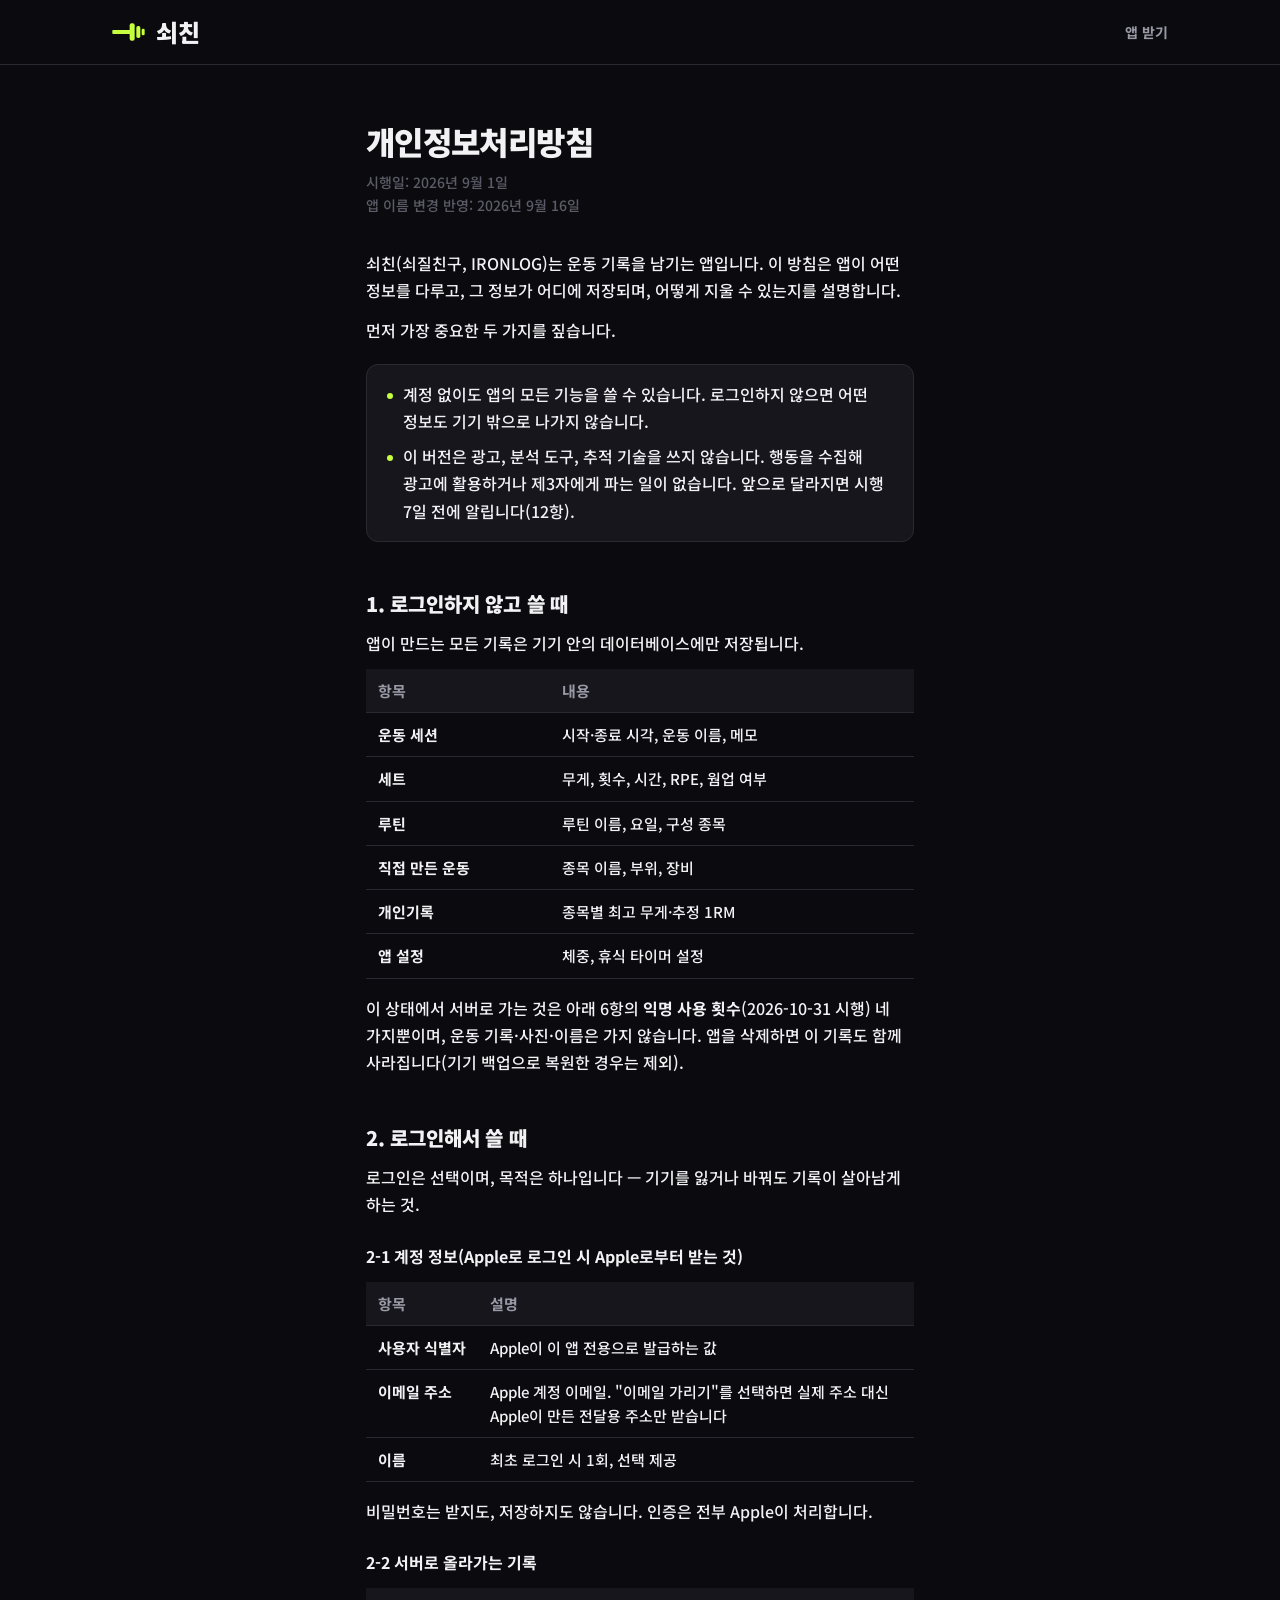
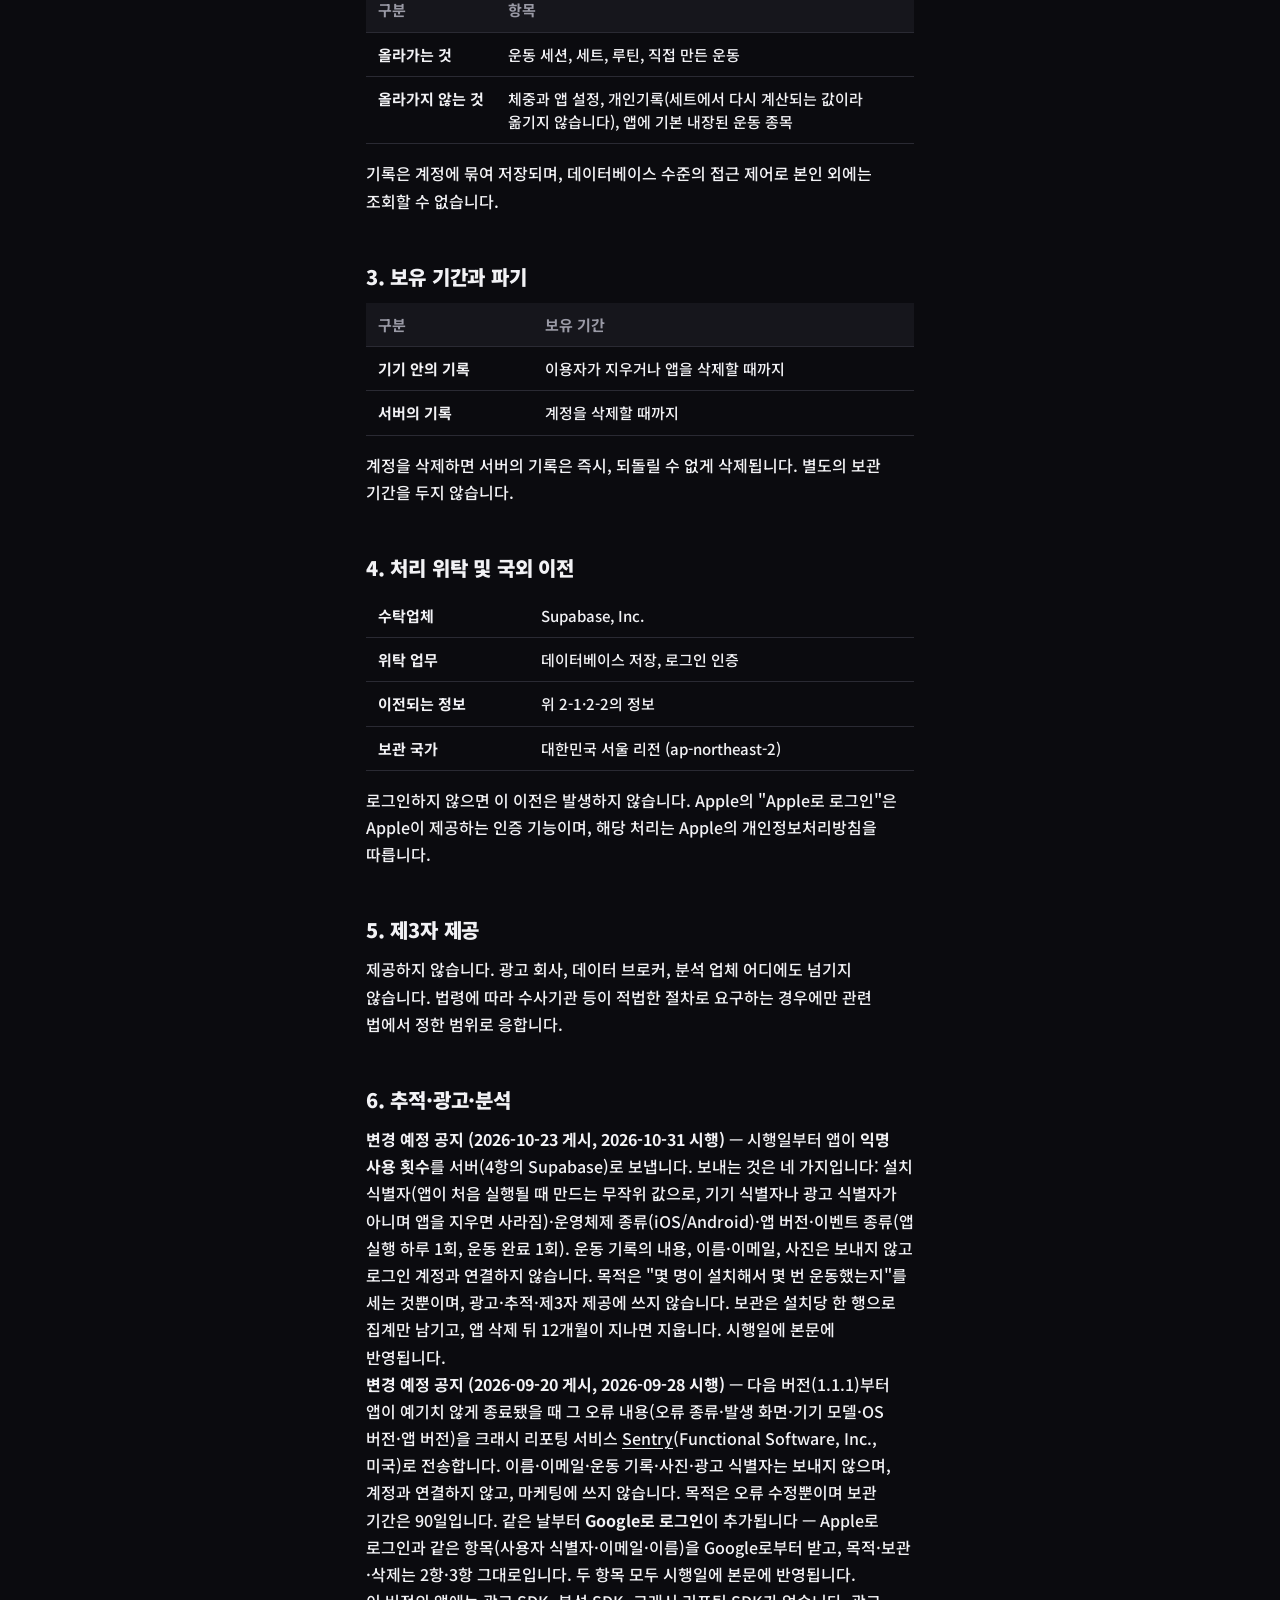
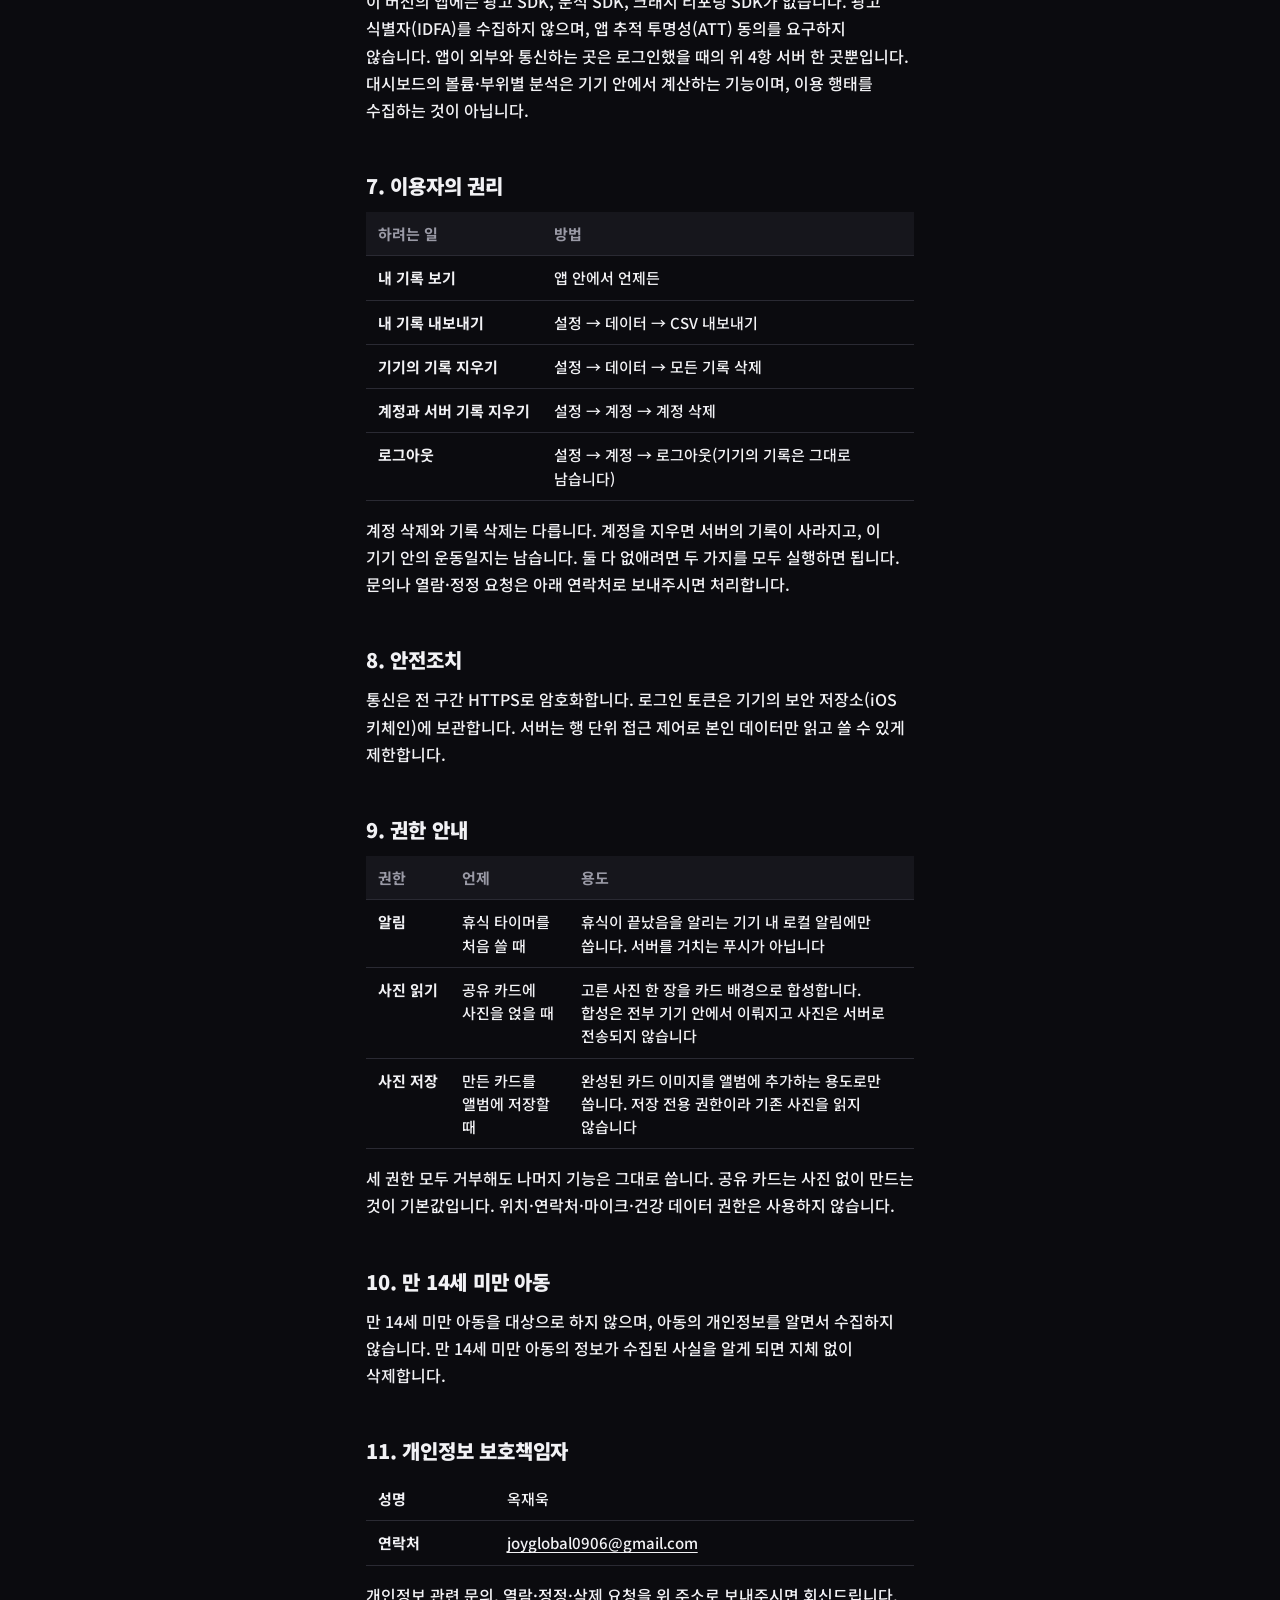
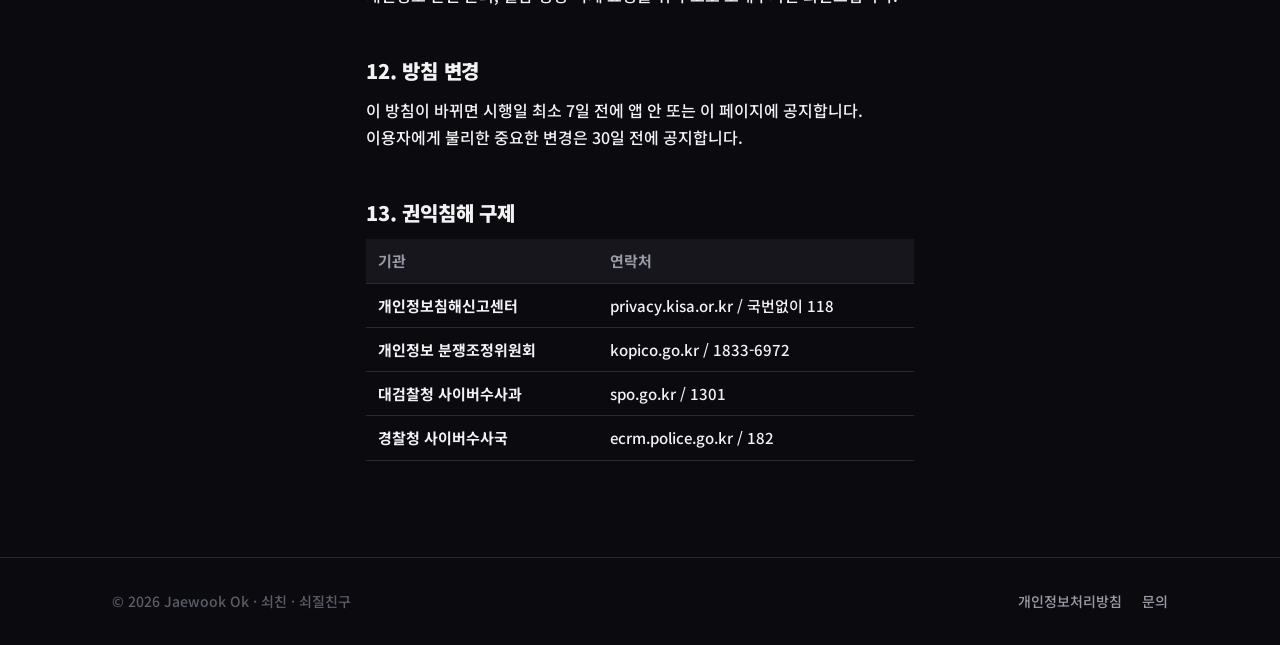
==== commit 2614775d: "site: 문의 메일 joyglobal0906으로(홈·처리방침)" ====
--- a/privacy.html
+++ b/privacy.html
@@ -160,7 +160,7 @@
       <table>
         <tbody>
           <tr><td>성명</td><td>옥재욱</td></tr>
-          <tr><td>연락처</td><td><a href="mailto:jwocg12@gmail.com">jwocg12@gmail.com</a></td></tr>
+          <tr><td>연락처</td><td><a href="mailto:joyglobal0906@gmail.com">joyglobal0906@gmail.com</a></td></tr>
         </tbody>
       </table>
     </div>
@@ -188,7 +188,7 @@
       <p>© 2026 Jaewook Ok · 쇠친 · 쇠질친구</p>
       <nav>
         <a href="privacy.html">개인정보처리방침</a>
-        <a href="mailto:jwocg12@gmail.com">문의</a>
+        <a href="mailto:joyglobal0906@gmail.com">문의</a>
       </nav>
     </div>
   </footer>
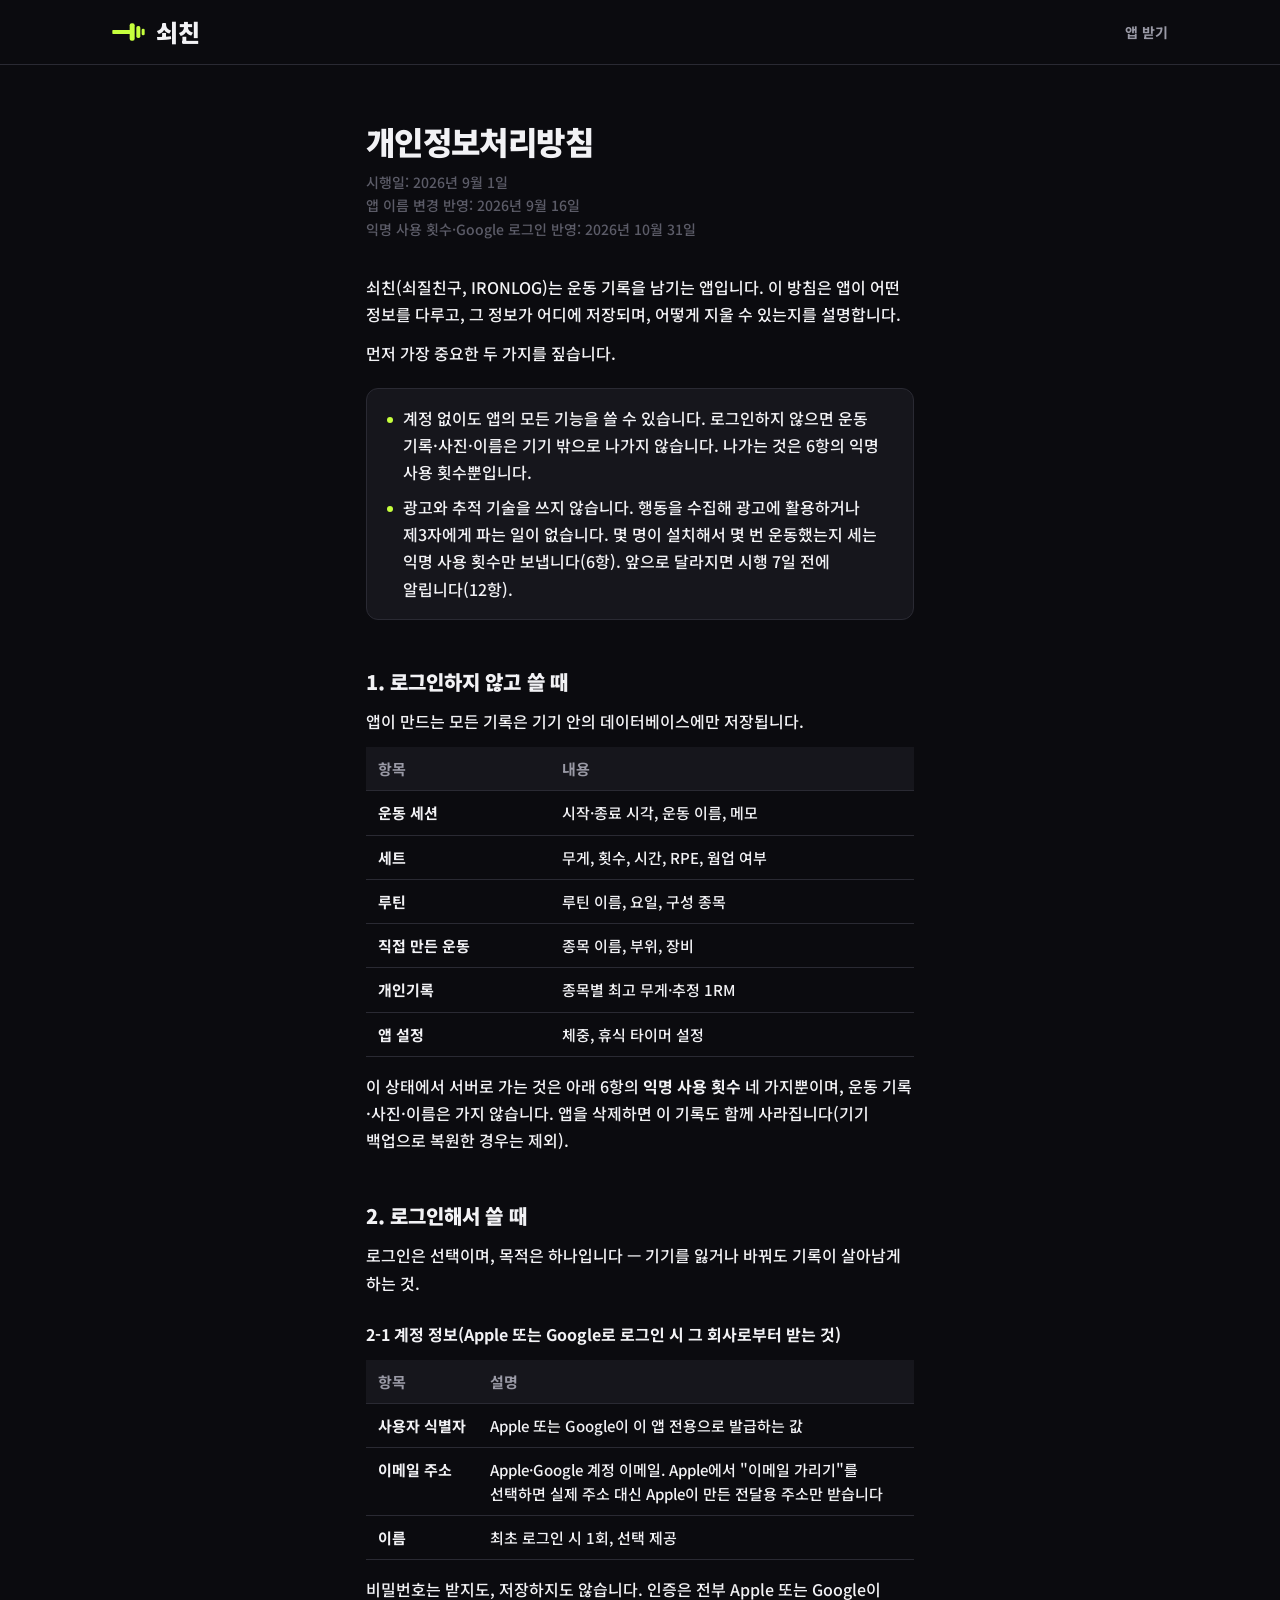
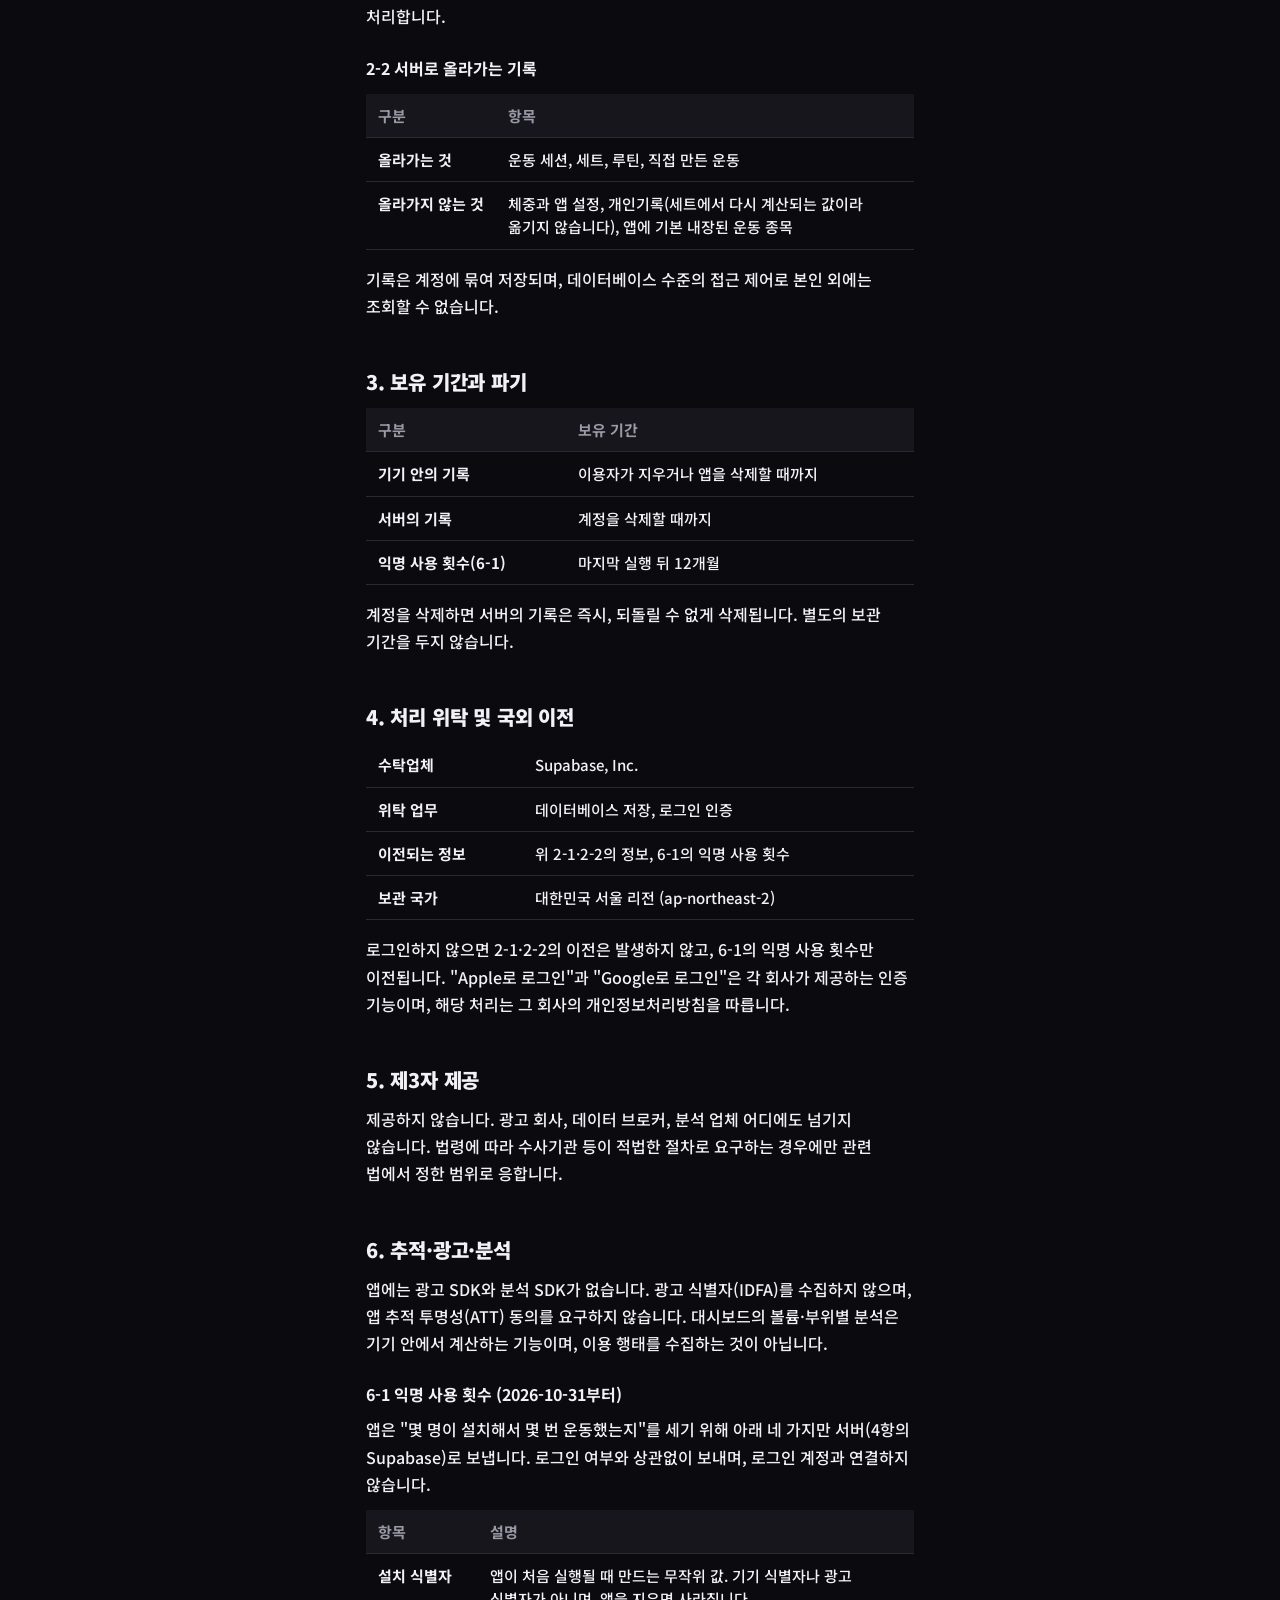
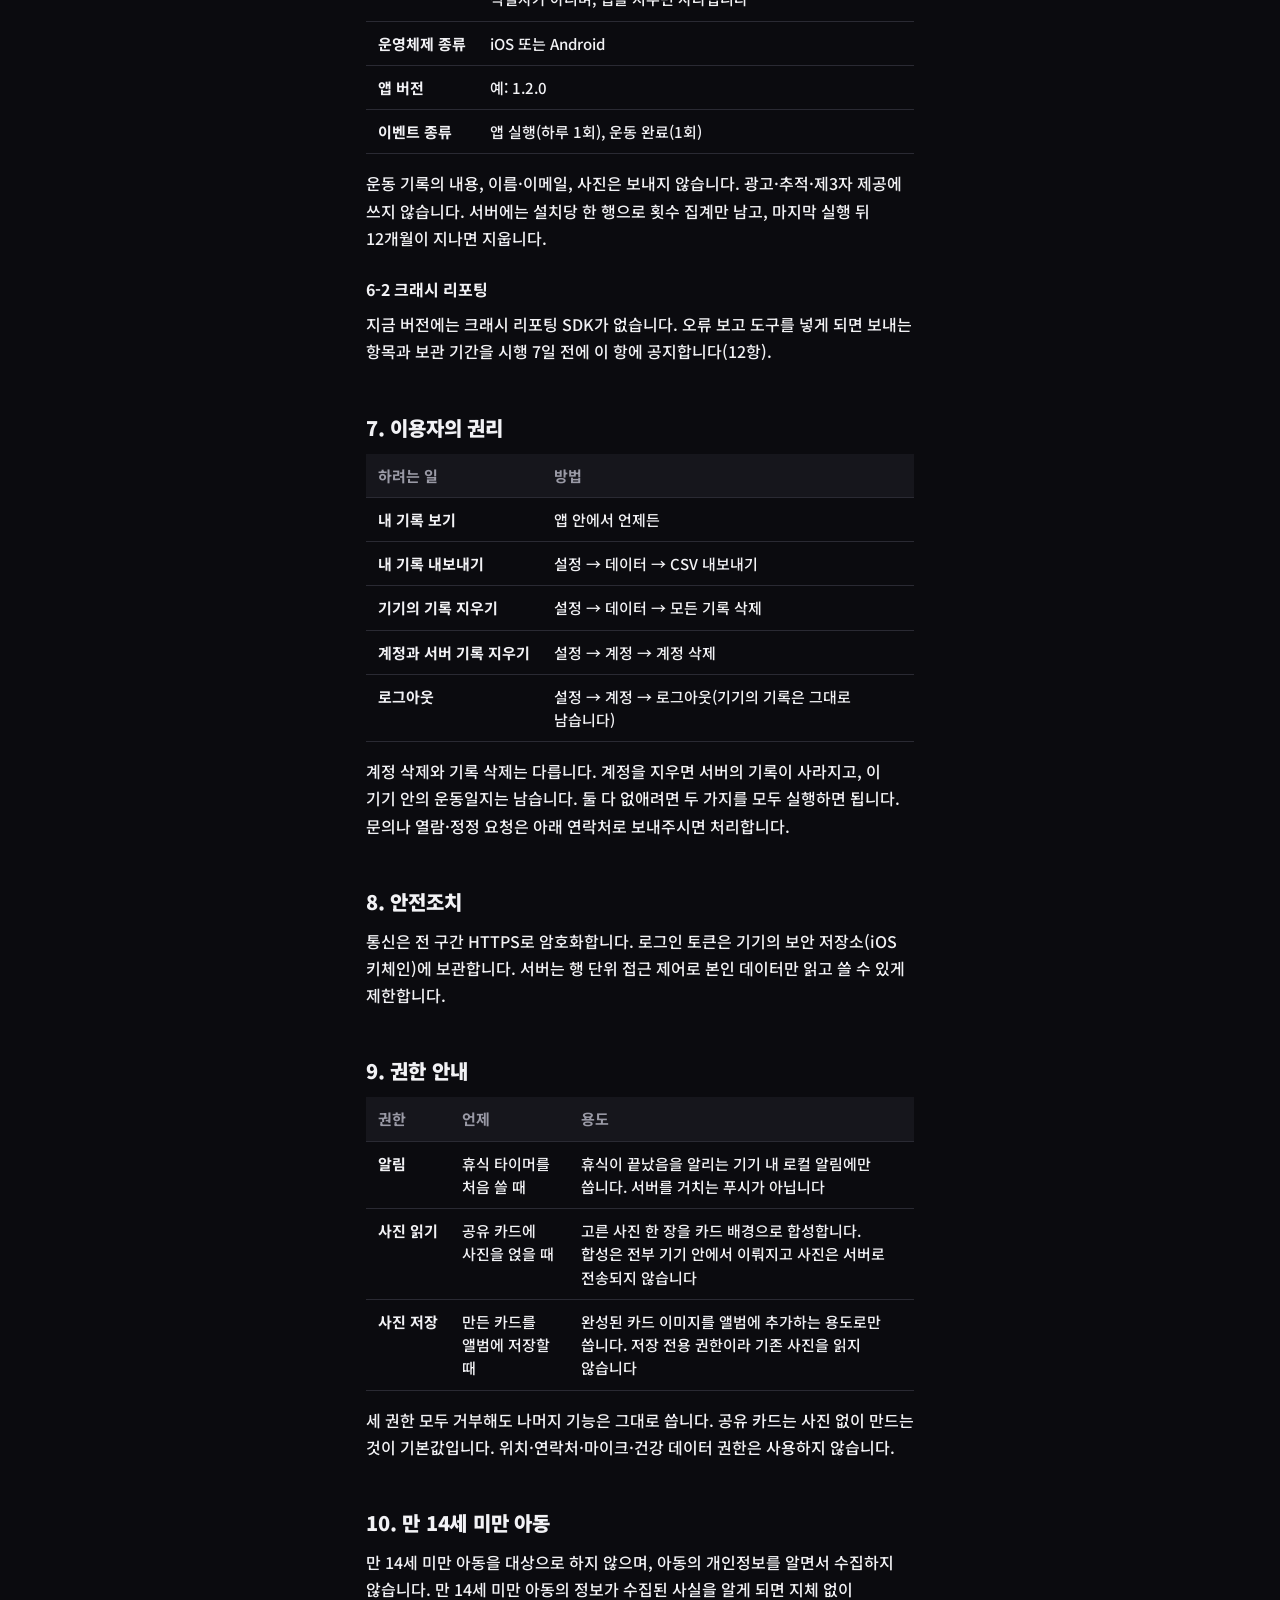
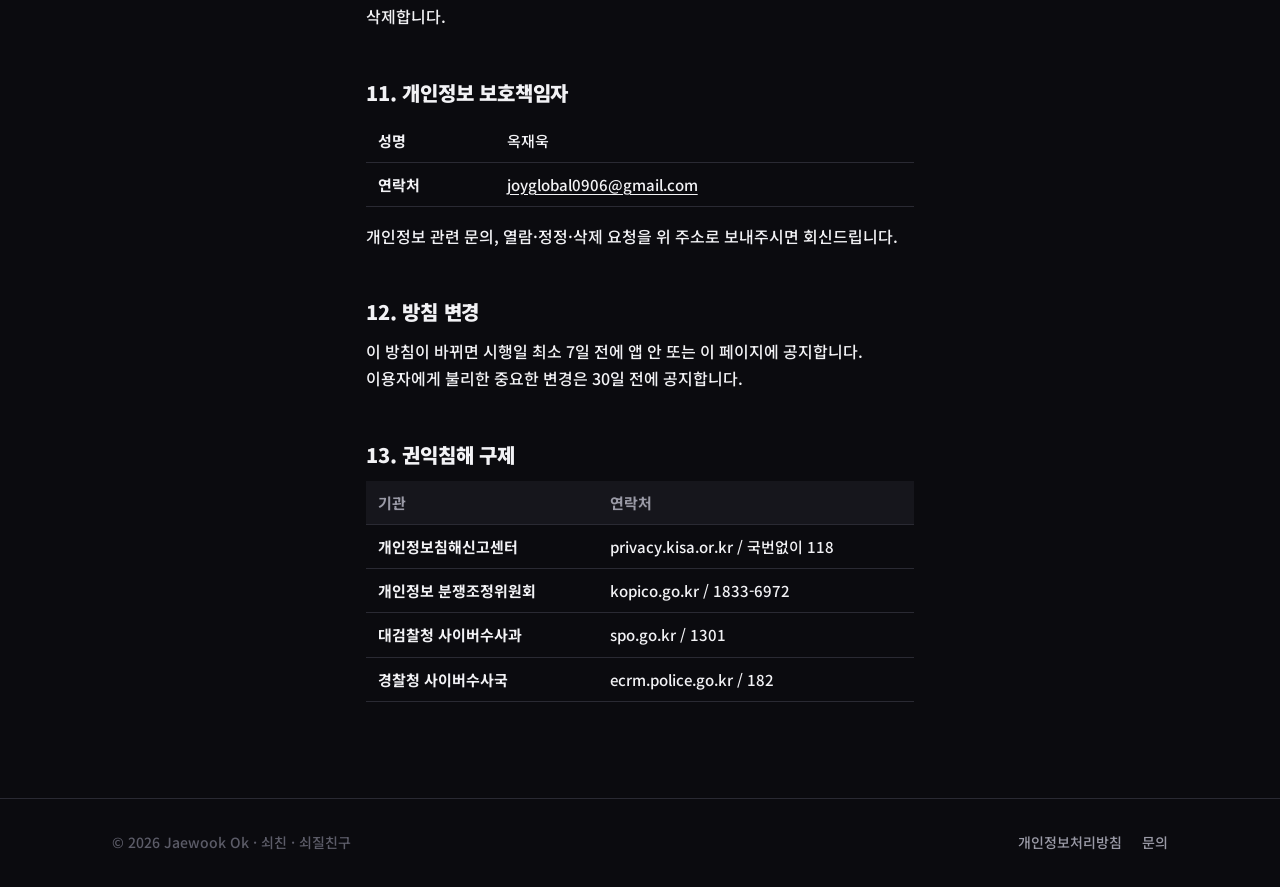
==== commit f9e7d34e: "site: privacy: 익명 사용 횟수·Google 로그인 반영 (10/31 시행)" ====
--- a/privacy.html
+++ b/privacy.html
@@ -34,13 +34,14 @@
     <p class="meta">
       <span>시행일: 2026년 9월 1일</span>
       <span>앱 이름 변경 반영: 2026년 9월 16일</span>
+      <span>익명 사용 횟수·Google 로그인 반영: 2026년 10월 31일</span>
     </p>
 
     <p>쇠친(쇠질친구, IRONLOG)는 운동 기록을 남기는 앱입니다. 이 방침은 앱이 어떤 정보를 다루고, 그 정보가 어디에 저장되며, 어떻게 지울 수 있는지를 설명합니다.</p>
     <p>먼저 가장 중요한 두 가지를 짚습니다.</p>
     <ul class="key">
-      <li>계정 없이도 앱의 모든 기능을 쓸 수 있습니다. 로그인하지 않으면 어떤 정보도 기기 밖으로 나가지 않습니다.</li>
-      <li>이 버전은 광고, 분석 도구, 추적 기술을 쓰지 않습니다. 행동을 수집해 광고에 활용하거나 제3자에게 파는 일이 없습니다. 앞으로 달라지면 시행 7일 전에 알립니다(12항).</li>
+      <li>계정 없이도 앱의 모든 기능을 쓸 수 있습니다. 로그인하지 않으면 운동 기록·사진·이름은 기기 밖으로 나가지 않습니다. 나가는 것은 6항의 익명 사용 횟수뿐입니다.</li>
+      <li>광고와 추적 기술을 쓰지 않습니다. 행동을 수집해 광고에 활용하거나 제3자에게 파는 일이 없습니다. 몇 명이 설치해서 몇 번 운동했는지 세는 익명 사용 횟수만 보냅니다(6항). 앞으로 달라지면 시행 7일 전에 알립니다(12항).</li>
     </ul>
 
     <h2 id="s1">1. 로그인하지 않고 쓸 때</h2>
@@ -58,23 +59,23 @@
         </tbody>
       </table>
     </div>
-    <p>이 상태에서 서버로 가는 것은 아래 6항의 <strong>익명 사용 횟수</strong>(2026-10-31 시행) 네 가지뿐이며, 운동 기록·사진·이름은 가지 않습니다. 앱을 삭제하면 이 기록도 함께 사라집니다(기기 백업으로 복원한 경우는 제외).</p>
+    <p>이 상태에서 서버로 가는 것은 아래 6항의 <strong>익명 사용 횟수</strong> 네 가지뿐이며, 운동 기록·사진·이름은 가지 않습니다. 앱을 삭제하면 이 기록도 함께 사라집니다(기기 백업으로 복원한 경우는 제외).</p>
 
     <h2 id="s2">2. 로그인해서 쓸 때</h2>
     <p>로그인은 선택이며, 목적은 하나입니다 — 기기를 잃거나 바꿔도 기록이 살아남게 하는 것.</p>
 
-    <h3>2-1 계정 정보(Apple로 로그인 시 Apple로부터 받는 것)</h3>
+    <h3>2-1 계정 정보(Apple 또는 Google로 로그인 시 그 회사로부터 받는 것)</h3>
     <div class="table-wrap">
       <table>
         <thead><tr><th>항목</th><th>설명</th></tr></thead>
         <tbody>
-          <tr><td>사용자 식별자</td><td>Apple이 이 앱 전용으로 발급하는 값</td></tr>
-          <tr><td>이메일 주소</td><td>Apple 계정 이메일. "이메일 가리기"를 선택하면 실제 주소 대신 Apple이 만든 전달용 주소만 받습니다</td></tr>
+          <tr><td>사용자 식별자</td><td>Apple 또는 Google이 이 앱 전용으로 발급하는 값</td></tr>
+          <tr><td>이메일 주소</td><td>Apple·Google 계정 이메일. Apple에서 "이메일 가리기"를 선택하면 실제 주소 대신 Apple이 만든 전달용 주소만 받습니다</td></tr>
           <tr><td>이름</td><td>최초 로그인 시 1회, 선택 제공</td></tr>
         </tbody>
       </table>
     </div>
-    <p>비밀번호는 받지도, 저장하지도 않습니다. 인증은 전부 Apple이 처리합니다.</p>
+    <p>비밀번호는 받지도, 저장하지도 않습니다. 인증은 전부 Apple 또는 Google이 처리합니다.</p>
 
     <h3>2-2 서버로 올라가는 기록</h3>
     <div class="table-wrap">
@@ -95,6 +96,7 @@
         <tbody>
           <tr><td>기기 안의 기록</td><td>이용자가 지우거나 앱을 삭제할 때까지</td></tr>
           <tr><td>서버의 기록</td><td>계정을 삭제할 때까지</td></tr>
+          <tr><td>익명 사용 횟수(6-1)</td><td>마지막 실행 뒤 12개월</td></tr>
         </tbody>
       </table>
     </div>
@@ -106,20 +108,34 @@
         <tbody>
           <tr><td>수탁업체</td><td>Supabase, Inc.</td></tr>
           <tr><td>위탁 업무</td><td>데이터베이스 저장, 로그인 인증</td></tr>
-          <tr><td>이전되는 정보</td><td>위 2-1·2-2의 정보</td></tr>
+          <tr><td>이전되는 정보</td><td>위 2-1·2-2의 정보, 6-1의 익명 사용 횟수</td></tr>
           <tr><td>보관 국가</td><td>대한민국 서울 리전 (ap-northeast-2)</td></tr>
         </tbody>
       </table>
     </div>
-    <p>로그인하지 않으면 이 이전은 발생하지 않습니다. Apple의 "Apple로 로그인"은 Apple이 제공하는 인증 기능이며, 해당 처리는 Apple의 개인정보처리방침을 따릅니다.</p>
+    <p>로그인하지 않으면 2-1·2-2의 이전은 발생하지 않고, 6-1의 익명 사용 횟수만 이전됩니다. "Apple로 로그인"과 "Google로 로그인"은 각 회사가 제공하는 인증 기능이며, 해당 처리는 그 회사의 개인정보처리방침을 따릅니다.</p>
 
     <h2 id="s5">5. 제3자 제공</h2>
     <p>제공하지 않습니다. 광고 회사, 데이터 브로커, 분석 업체 어디에도 넘기지 않습니다. 법령에 따라 수사기관 등이 적법한 절차로 요구하는 경우에만 관련 법에서 정한 범위로 응합니다.</p>
 
     <h2 id="s6">6. 추적·광고·분석</h2>
-    <div class="notice"><strong>변경 예정 공지 (2026-10-23 게시, 2026-10-31 시행)</strong> — 시행일부터 앱이 <strong>익명 사용 횟수</strong>를 서버(4항의 Supabase)로 보냅니다. 보내는 것은 네 가지입니다: 설치 식별자(앱이 처음 실행될 때 만드는 무작위 값으로, 기기 식별자나 광고 식별자가 아니며 앱을 지우면 사라짐)·운영체제 종류(iOS/Android)·앱 버전·이벤트 종류(앱 실행 하루 1회, 운동 완료 1회). 운동 기록의 내용, 이름·이메일, 사진은 보내지 않고 로그인 계정과 연결하지 않습니다. 목적은 "몇 명이 설치해서 몇 번 운동했는지"를 세는 것뿐이며, 광고·추적·제3자 제공에 쓰지 않습니다. 보관은 설치당 한 행으로 집계만 남기고, 앱 삭제 뒤 12개월이 지나면 지웁니다. 시행일에 본문에 반영됩니다.</div>
-    <div class="notice"><strong>변경 예정 공지 (2026-09-20 게시, 2026-09-28 시행)</strong> — 다음 버전(1.1.1)부터 앱이 예기치 않게 종료됐을 때 그 오류 내용(오류 종류·발생 화면·기기 모델·OS 버전·앱 버전)을 크래시 리포팅 서비스 <a href="https://sentry.io" rel="noopener">Sentry</a>(Functional Software, Inc., 미국)로 전송합니다. 이름·이메일·운동 기록·사진·광고 식별자는 보내지 않으며, 계정과 연결하지 않고, 마케팅에 쓰지 않습니다. 목적은 오류 수정뿐이며 보관 기간은 90일입니다. 같은 날부터 <strong>Google로 로그인</strong>이 추가됩니다 — Apple로 로그인과 같은 항목(사용자 식별자·이메일·이름)을 Google로부터 받고, 목적·보관·삭제는 2항·3항 그대로입니다. 두 항목 모두 시행일에 본문에 반영됩니다.</div>
-    <p>이 버전의 앱에는 광고 SDK, 분석 SDK, 크래시 리포팅 SDK가 없습니다. 광고 식별자(IDFA)를 수집하지 않으며, 앱 추적 투명성(ATT) 동의를 요구하지 않습니다. 앱이 외부와 통신하는 곳은 로그인했을 때의 위 4항 서버 한 곳뿐입니다. 대시보드의 볼륨·부위별 분석은 기기 안에서 계산하는 기능이며, 이용 행태를 수집하는 것이 아닙니다.</p>
+    <p>앱에는 광고 SDK와 분석 SDK가 없습니다. 광고 식별자(IDFA)를 수집하지 않으며, 앱 추적 투명성(ATT) 동의를 요구하지 않습니다. 대시보드의 볼륨·부위별 분석은 기기 안에서 계산하는 기능이며, 이용 행태를 수집하는 것이 아닙니다.</p>
+    <h3>6-1 익명 사용 횟수 (2026-10-31부터)</h3>
+    <p>앱은 "몇 명이 설치해서 몇 번 운동했는지"를 세기 위해 아래 네 가지만 서버(4항의 Supabase)로 보냅니다. 로그인 여부와 상관없이 보내며, 로그인 계정과 연결하지 않습니다.</p>
+    <div class="table-wrap">
+      <table>
+        <thead><tr><th>항목</th><th>설명</th></tr></thead>
+        <tbody>
+          <tr><td>설치 식별자</td><td>앱이 처음 실행될 때 만드는 무작위 값. 기기 식별자나 광고 식별자가 아니며, 앱을 지우면 사라집니다</td></tr>
+          <tr><td>운영체제 종류</td><td>iOS 또는 Android</td></tr>
+          <tr><td>앱 버전</td><td>예: 1.2.0</td></tr>
+          <tr><td>이벤트 종류</td><td>앱 실행(하루 1회), 운동 완료(1회)</td></tr>
+        </tbody>
+      </table>
+    </div>
+    <p>운동 기록의 내용, 이름·이메일, 사진은 보내지 않습니다. 광고·추적·제3자 제공에 쓰지 않습니다. 서버에는 설치당 한 행으로 횟수 집계만 남고, 마지막 실행 뒤 12개월이 지나면 지웁니다.</p>
+    <h3>6-2 크래시 리포팅</h3>
+    <p>지금 버전에는 크래시 리포팅 SDK가 없습니다. 오류 보고 도구를 넣게 되면 보내는 항목과 보관 기간을 시행 7일 전에 이 항에 공지합니다(12항).</p>
 
     <h2 id="s7">7. 이용자의 권리</h2>
     <div class="table-wrap">
